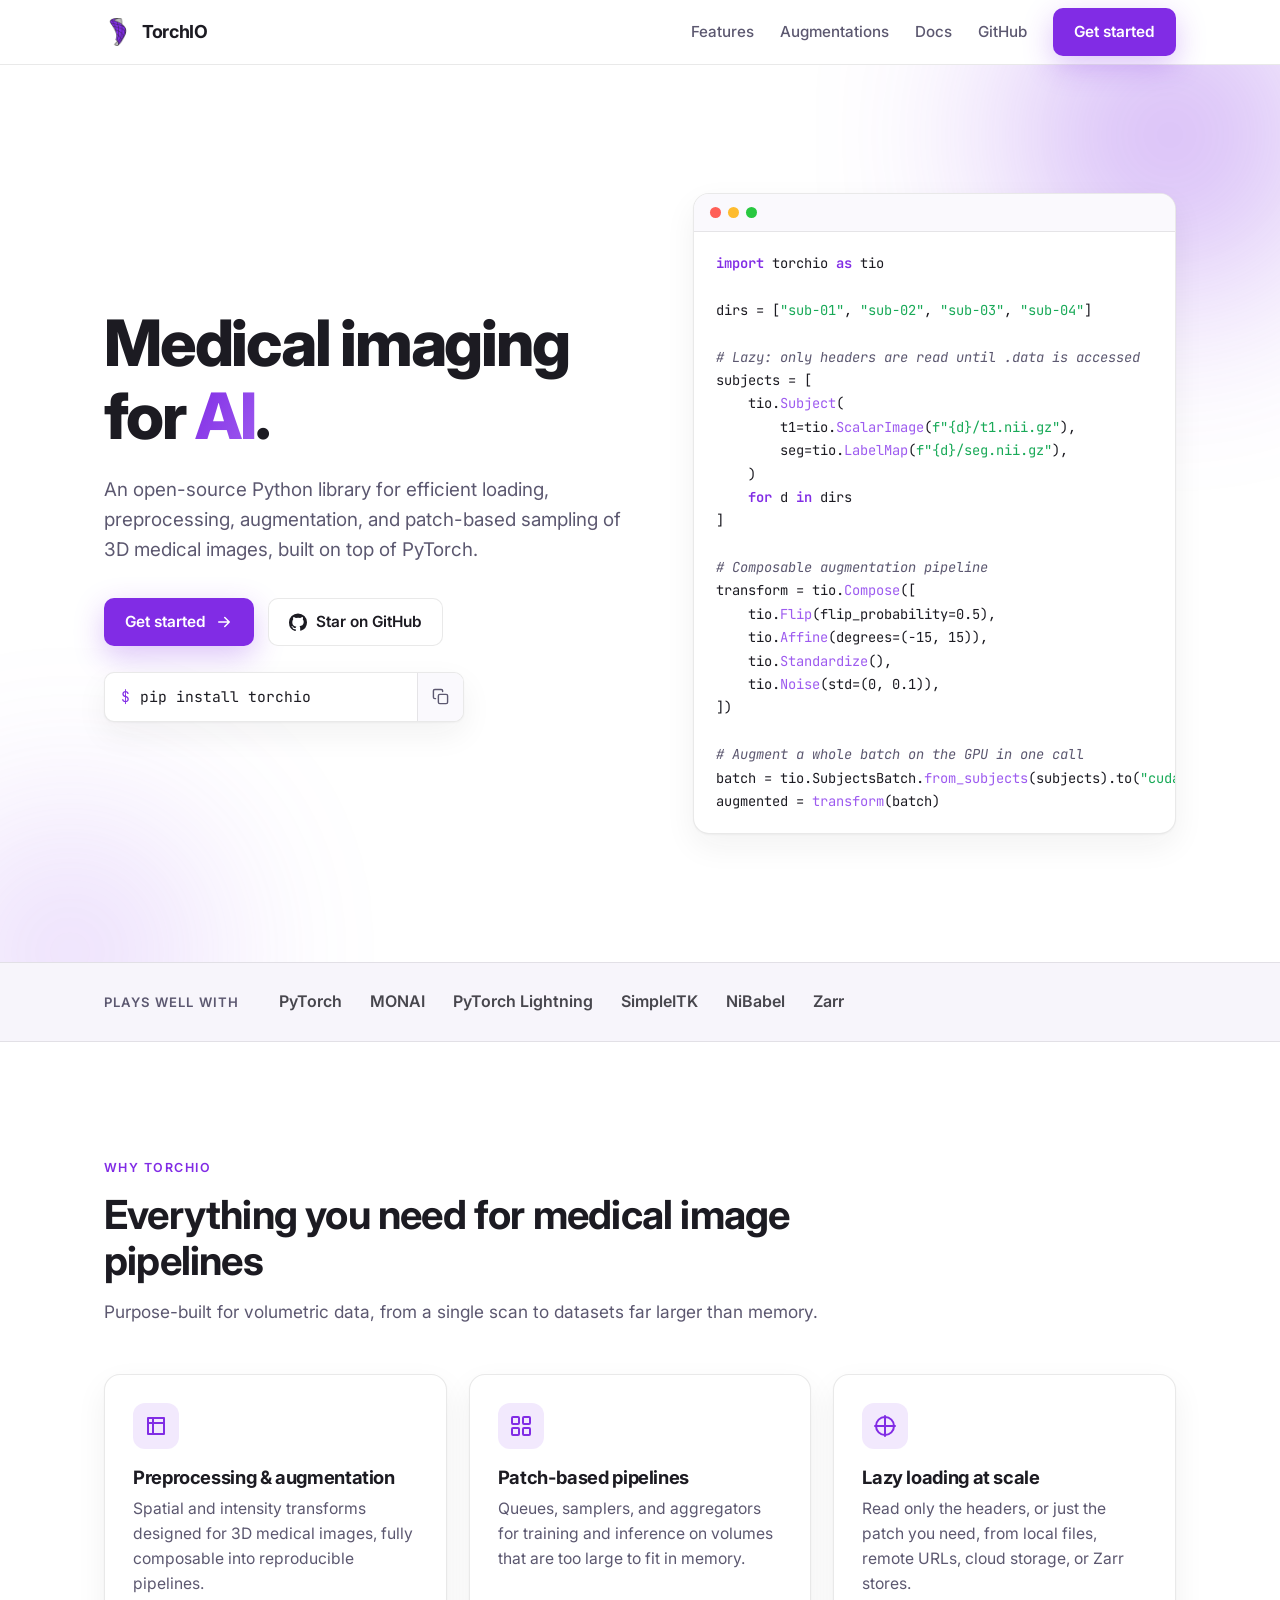
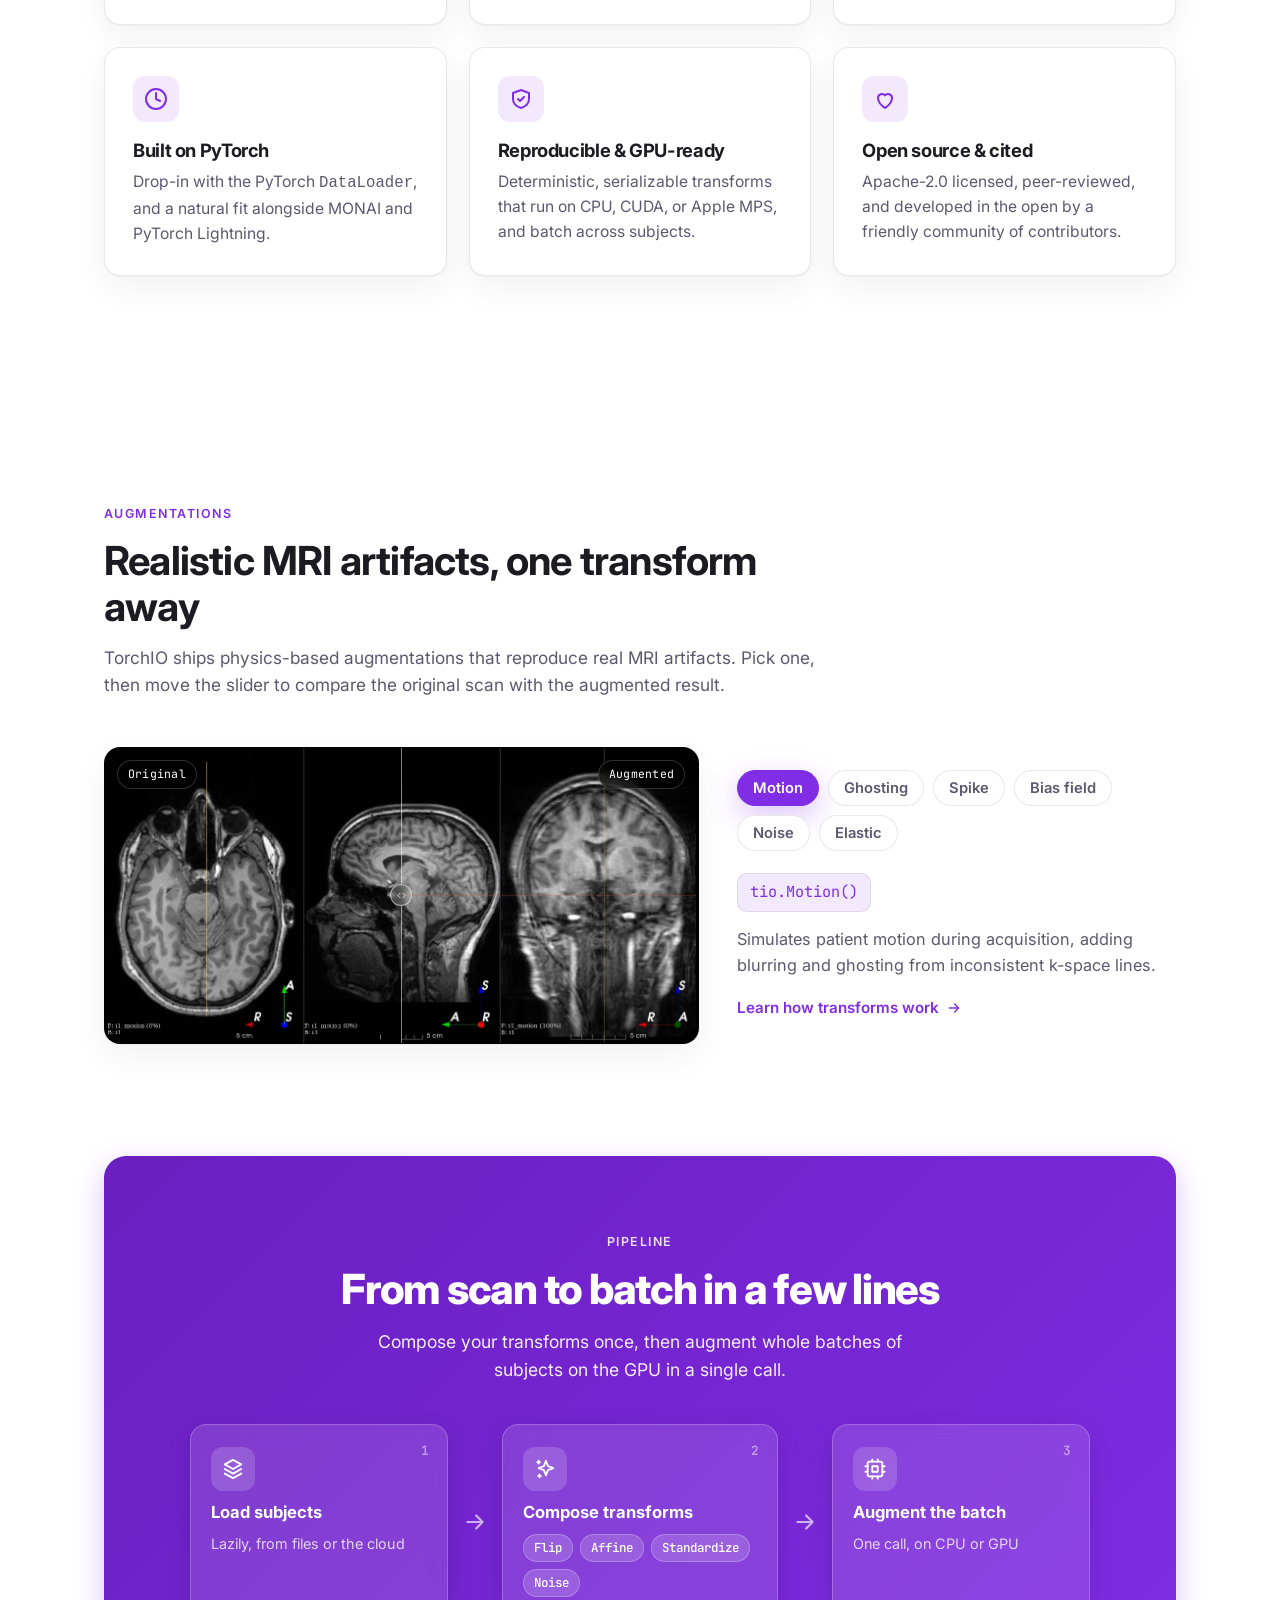
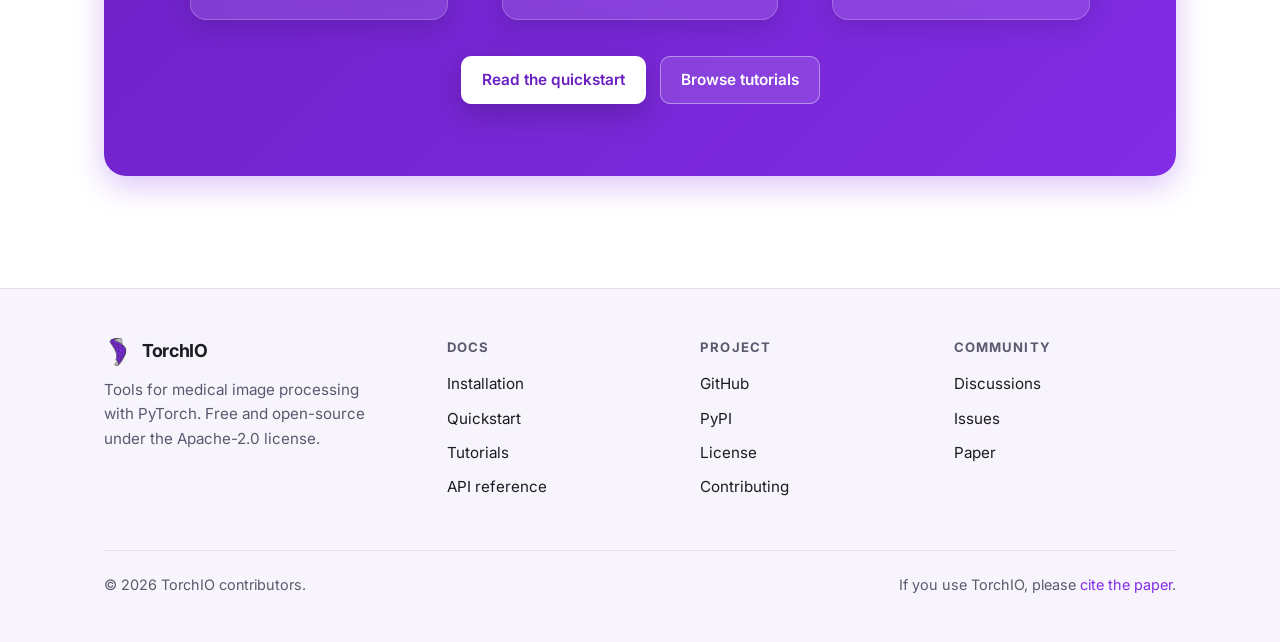
==== index.html @ 70215d96 "Add comparison slider, fix docs links and nav contrast Augmentations: replace the original/augmented" ====
<!DOCTYPE html>
<html lang="en">
  <head>
    <meta charset="UTF-8" />
    <meta name="viewport" content="width=device-width, initial-scale=1.0" />
    <title>TorchIO: Medical imaging for AI in PyTorch</title>
    <meta
      name="description"
      content="TorchIO is an open-source Python library for efficient loading, preprocessing, augmentation, and patch-based sampling of 3D medical images in AI, built on top of PyTorch."
    />
    <meta name="theme-color" content="#812ce5" />
    <link rel="canonical" href="https://torchio.org/" />

    <!-- Open Graph / Twitter -->
    <meta property="og:type" content="website" />
    <meta property="og:url" content="https://torchio.org/" />
    <meta
      property="og:title"
      content="TorchIO: Medical imaging for AI in PyTorch"
    />
    <meta
      property="og:description"
      content="Efficient loading, preprocessing, augmentation, and patch-based sampling of 3D medical images, built on top of PyTorch."
    />
    <meta
      property="og:image"
      content="https://torchio.org/assets/img/torchio-logo.png"
    />
    <meta name="twitter:card" content="summary_large_image" />
    <meta
      name="twitter:title"
      content="TorchIO: Medical imaging for AI in PyTorch"
    />
    <meta
      name="twitter:description"
      content="Efficient loading, preprocessing, augmentation, and patch-based sampling of 3D medical images, built on top of PyTorch."
    />
    <meta
      name="twitter:image"
      content="https://torchio.org/assets/img/torchio-logo.png"
    />

    <link rel="icon" href="assets/img/favicon.ico" sizes="any" />
    <link rel="apple-touch-icon" href="assets/img/torchio-logo.png" />

    <link rel="preconnect" href="https://fonts.googleapis.com" />
    <link rel="preconnect" href="https://fonts.gstatic.com" crossorigin />
    <link
      href="https://fonts.googleapis.com/css2?family=Inter:wght@400;500;600;700;800&family=JetBrains+Mono:wght@400;500&display=swap"
      rel="stylesheet"
    />
    <link rel="stylesheet" href="assets/css/styles.css" />
  </head>
  <body>
    <!-- Header -->
    <header class="site-header">
      <div class="container nav">
        <a class="brand" href="/">
          <img src="assets/img/torchio-logo.png" alt="TorchIO logo" />
          TorchIO
        </a>
        <nav class="nav-links">
          <a href="#features" class="hide-sm">Features</a>
          <a href="#augmentations" class="hide-sm">Augmentations</a>
          <a href="https://docs.torchio.org/dev/">Docs</a>
          <a href="https://github.com/TorchIO-project/torchio" class="hide-sm"
            >GitHub</a
          >
          <a
            class="btn btn-primary nav-cta"
            href="https://docs.torchio.org/dev/get-started/installation/"
            >Get started</a
          >
        </nav>
      </div>
    </header>

    <!-- Hero -->
    <section class="hero">
      <div class="container hero-grid">
        <div class="hero-copy">
          <h1>
            Medical imaging for <span class="accent">AI</span>.
          </h1>
          <p class="hero-lede">
            An open-source Python library for efficient loading, preprocessing,
            augmentation, and patch-based sampling of 3D medical images,
            built on top of PyTorch.
          </p>

          <div class="hero-actions">
            <a
              class="btn btn-primary"
              href="https://docs.torchio.org/dev/get-started/quickstart/"
            >
              Get started
              <svg
                viewBox="0 0 24 24"
                fill="none"
                stroke="currentColor"
                stroke-width="2"
                stroke-linecap="round"
                stroke-linejoin="round"
              >
                <path d="M5 12h14M13 6l6 6-6 6" />
              </svg>
            </a>
            <a
              class="btn btn-ghost"
              href="https://github.com/TorchIO-project/torchio"
            >
              <svg viewBox="0 0 24 24" fill="currentColor" aria-hidden="true">
                <path
                  d="M12 .5A12 12 0 0 0 0 12.6a12 12 0 0 0 8.2 11.5c.6.1.8-.3.8-.6v-2c-3.3.7-4-1.6-4-1.6-.6-1.4-1.3-1.8-1.3-1.8-1.1-.8 0-.7 0-.7 1.2.1 1.9 1.2 1.9 1.2 1.1 1.9 2.8 1.4 3.5 1 .1-.8.4-1.4.8-1.7-2.7-.3-5.5-1.4-5.5-6 0-1.3.5-2.4 1.2-3.2 0-.4-.5-1.6.2-3.2 0 0 1-.3 3.3 1.2a11.5 11.5 0 0 1 6 0C17.3 5 18.3 5.3 18.3 5.3c.7 1.6.2 2.8.1 3.2.8.8 1.2 1.9 1.2 3.2 0 4.6-2.8 5.6-5.5 5.9.4.4.8 1.1.8 2.2v3.3c0 .3.2.7.8.6A12 12 0 0 0 24 12.6 12 12 0 0 0 12 .5Z"
                />
              </svg>
              Star on GitHub
            </a>
          </div>

          <div class="install" aria-label="Install command">
            <code id="install-cmd"
              ><span class="prompt">$</span> pip install torchio</code
            >
            <button
              class="copy-btn"
              type="button"
              aria-label="Copy install command"
              data-copy="pip install torchio"
            >
              <svg
                viewBox="0 0 24 24"
                fill="none"
                stroke="currentColor"
                stroke-width="2"
                stroke-linecap="round"
                stroke-linejoin="round"
              >
                <rect x="9" y="9" width="13" height="13" rx="2" />
                <path d="M5 15H4a2 2 0 0 1-2-2V4a2 2 0 0 1 2-2h9a2 2 0 0 1 2 2v1" />
              </svg>
            </button>
          </div>
        </div>

        <!-- Hero code card -->
        <div class="code-card reveal">
          <div class="code-bar">
            <span class="dotmac r"></span><span class="dotmac y"></span
            ><span class="dotmac g"></span>
          </div>
          <pre><code><span class="tok-k">import</span> torchio <span class="tok-k">as</span> tio

dirs = [<span class="tok-s">"sub-01"</span>, <span class="tok-s">"sub-02"</span>, <span class="tok-s">"sub-03"</span>, <span class="tok-s">"sub-04"</span>]

<span class="tok-c"># Lazy: only headers are read until .data is accessed</span>
subjects = [
    tio.<span class="tok-f">Subject</span>(
        t1=tio.<span class="tok-f">ScalarImage</span>(<span class="tok-s">f"{d}/t1.nii.gz"</span>),
        seg=tio.<span class="tok-f">LabelMap</span>(<span class="tok-s">f"{d}/seg.nii.gz"</span>),
    )
    <span class="tok-k">for</span> d <span class="tok-k">in</span> dirs
]

<span class="tok-c"># Composable augmentation pipeline</span>
transform = tio.<span class="tok-f">Compose</span>([
    tio.<span class="tok-f">Flip</span>(flip_probability=0.5),
    tio.<span class="tok-f">Affine</span>(degrees=(-15, 15)),
    tio.<span class="tok-f">Standardize</span>(),
    tio.<span class="tok-f">Noise</span>(std=(0, 0.1)),
])

<span class="tok-c"># Augment a whole batch on the GPU in one call</span>
batch = tio.SubjectsBatch.<span class="tok-f">from_subjects</span>(subjects).to(<span class="tok-s">"cuda"</span>)
augmented = <span class="tok-f">transform</span>(batch)</code></pre>
        </div>
      </div>
    </section>

    <!-- Ecosystem strip -->
    <div class="strip">
      <div class="container">
        <span class="label">Plays well with</span>
        <div class="names">
          <a href="https://pytorch.org">PyTorch</a>
          <a href="https://project-monai.github.io/">MONAI</a>
          <a href="https://lightning.ai">PyTorch Lightning</a>
          <a href="https://simpleitk.org">SimpleITK</a>
          <a href="https://nipy.org/nibabel/">NiBabel</a>
          <a href="https://zarr.dev">Zarr</a>
        </div>
      </div>
    </div>

    <!-- Features -->
    <section class="section" id="features">
      <div class="container">
        <div class="section-head reveal">
          <span class="eyebrow">Why TorchIO</span>
          <h2>Everything you need for medical image pipelines</h2>
          <p>
            Purpose-built for volumetric data, from a single scan to datasets
            far larger than memory.
          </p>
        </div>

        <div class="features-grid">
          <article class="card reveal">
            <span class="icon">
              <svg
                viewBox="0 0 24 24"
                fill="none"
                stroke="currentColor"
                stroke-width="2"
                stroke-linecap="round"
                stroke-linejoin="round"
              >
                <path d="M4 4h16v16H4z" />
                <path d="M4 9h16M9 4v16" />
              </svg>
            </span>
            <h3>Preprocessing &amp; augmentation</h3>
            <p>
              Spatial and intensity transforms designed for 3D medical images,
              fully composable into reproducible pipelines.
            </p>
          </article>

          <article class="card reveal">
            <span class="icon">
              <svg
                viewBox="0 0 24 24"
                fill="none"
                stroke="currentColor"
                stroke-width="2"
                stroke-linecap="round"
                stroke-linejoin="round"
              >
                <rect x="3" y="3" width="7" height="7" rx="1" />
                <rect x="14" y="3" width="7" height="7" rx="1" />
                <rect x="3" y="14" width="7" height="7" rx="1" />
                <rect x="14" y="14" width="7" height="7" rx="1" />
              </svg>
            </span>
            <h3>Patch-based pipelines</h3>
            <p>
              Queues, samplers, and aggregators for training and inference on
              volumes that are too large to fit in memory.
            </p>
          </article>

          <article class="card reveal">
            <span class="icon">
              <svg
                viewBox="0 0 24 24"
                fill="none"
                stroke="currentColor"
                stroke-width="2"
                stroke-linecap="round"
                stroke-linejoin="round"
              >
                <path d="M12 2v20M2 12h20" />
                <circle cx="12" cy="12" r="9" />
              </svg>
            </span>
            <h3>Lazy loading at scale</h3>
            <p>
              Read only the headers, or just the patch you need, from local
              files, remote URLs, cloud storage, or Zarr stores.
            </p>
          </article>

          <article class="card reveal">
            <span class="icon">
              <svg
                viewBox="0 0 24 24"
                fill="none"
                stroke="currentColor"
                stroke-width="2"
                stroke-linecap="round"
                stroke-linejoin="round"
              >
                <path d="M22 12a10 10 0 1 1-20 0 10 10 0 0 1 20 0Z" />
                <path d="M12 6v6l4 2" />
              </svg>
            </span>
            <h3>Built on PyTorch</h3>
            <p>
              Drop-in with the PyTorch <code>DataLoader</code>, and a natural fit
              alongside MONAI and PyTorch Lightning.
            </p>
          </article>

          <article class="card reveal">
            <span class="icon">
              <svg
                viewBox="0 0 24 24"
                fill="none"
                stroke="currentColor"
                stroke-width="2"
                stroke-linecap="round"
                stroke-linejoin="round"
              >
                <path d="m9 12 2 2 4-4" />
                <path d="M12 3 4 6v6c0 5 3.5 7.5 8 9 4.5-1.5 8-4 8-9V6l-8-3Z" />
              </svg>
            </span>
            <h3>Reproducible &amp; GPU-ready</h3>
            <p>
              Deterministic, serializable transforms that run on CPU, CUDA, or
              Apple&nbsp;MPS, and batch across subjects.
            </p>
          </article>

          <article class="card reveal">
            <span class="icon">
              <svg
                viewBox="0 0 24 24"
                fill="none"
                stroke="currentColor"
                stroke-width="2"
                stroke-linecap="round"
                stroke-linejoin="round"
              >
                <path d="M12 21s-7-4.5-7-10a4 4 0 0 1 7-2.6A4 4 0 0 1 19 11c0 5.5-7 10-7 10Z" />
              </svg>
            </span>
            <h3>Open source &amp; cited</h3>
            <p>
              Apache-2.0 licensed, peer-reviewed, and developed in the open by a
              friendly community of contributors.
            </p>
          </article>
        </div>
      </div>
    </section>

    <!-- Augmentations showcase -->
    <section class="section" id="augmentations">
      <div class="container">
        <div class="section-head reveal">
          <span class="eyebrow">Augmentations</span>
          <h2>Realistic MRI artifacts, one transform away</h2>
          <p>
            TorchIO ships physics-based augmentations that reproduce real MRI
            artifacts. Pick one, then move the slider to compare the original
            scan with the augmented result.
          </p>
        </div>

        <div class="aug reveal">
          <div class="aug-slider" id="aug-slider" style="--pos: 50%">
            <img
              class="aug-img aug-after"
              id="aug-after"
              src="assets/aug/motion_after.webp"
              alt="Brain scan with the augmentation applied"
            />
            <img
              class="aug-img aug-before"
              id="aug-before"
              src="assets/aug/motion_before.webp"
              alt="Original brain scan"
            />
            <span class="aug-tag aug-tag--before">Original</span>
            <span class="aug-tag aug-tag--after">Augmented</span>
            <div class="aug-divider" aria-hidden="true">
              <span class="aug-handle">
                <svg
                  viewBox="0 0 24 24"
                  fill="none"
                  stroke="currentColor"
                  stroke-width="2"
                  stroke-linecap="round"
                  stroke-linejoin="round"
                >
                  <path d="M9 7l-5 5 5 5M15 7l5 5-5 5" />
                </svg>
              </span>
            </div>
            <input
              class="aug-range"
              id="aug-range"
              type="range"
              min="0"
              max="100"
              value="50"
              aria-label="Reveal the original versus the augmented scan"
            />
          </div>

          <div class="aug-panel">
            <div class="aug-tabs" role="tablist" aria-label="MRI augmentations">
              <button
                class="aug-tab is-active"
                type="button"
                role="tab"
                aria-selected="true"
                data-aug="motion"
              >
                Motion
              </button>
              <button
                class="aug-tab"
                type="button"
                role="tab"
                aria-selected="false"
                data-aug="ghosting"
              >
                Ghosting
              </button>
              <button
                class="aug-tab"
                type="button"
                role="tab"
                aria-selected="false"
                data-aug="spike"
              >
                Spike
              </button>
              <button
                class="aug-tab"
                type="button"
                role="tab"
                aria-selected="false"
                data-aug="bias"
              >
                Bias field
              </button>
              <button
                class="aug-tab"
                type="button"
                role="tab"
                aria-selected="false"
                data-aug="noise"
              >
                Noise
              </button>
              <button
                class="aug-tab"
                type="button"
                role="tab"
                aria-selected="false"
                data-aug="elastic"
              >
                Elastic
              </button>
            </div>

            <code class="aug-code" id="aug-code">tio.Motion()</code>
            <p class="aug-desc" id="aug-desc">
              Simulates patient motion during acquisition, adding blurring and
              ghosting from inconsistent k-space lines.
            </p>
            <a class="aug-link" href="https://docs.torchio.org/dev/concepts/transforms/">
              Learn how transforms work
              <svg
                viewBox="0 0 24 24"
                fill="none"
                stroke="currentColor"
                stroke-width="2"
                stroke-linecap="round"
                stroke-linejoin="round"
              >
                <path d="M5 12h14M13 6l6 6-6 6" />
              </svg>
            </a>
          </div>
        </div>
      </div>
    </section>

    <!-- Example callout -->
    <section class="section" id="example" style="padding-top: 0">
      <div class="container">
        <div class="cta reveal">
          <span class="eyebrow">Pipeline</span>
          <h2>From scan to batch in a few lines</h2>
          <p>
            Compose your transforms once, then augment whole batches of subjects
            on the GPU in a single call.
          </p>

          <div class="pipeline">
            <div class="pipe-step">
              <span class="pipe-num">1</span>
              <span class="pipe-icon">
                <svg
                  viewBox="0 0 24 24"
                  fill="none"
                  stroke="currentColor"
                  stroke-width="2"
                  stroke-linecap="round"
                  stroke-linejoin="round"
                >
                  <path d="m12 2 9 5-9 5-9-5 9-5Z" />
                  <path d="m3 12 9 5 9-5" />
                  <path d="m3 17 9 5 9-5" />
                </svg>
              </span>
              <span class="pipe-title">Load subjects</span>
              <span class="pipe-sub">Lazily, from files or the cloud</span>
            </div>

            <span class="pipe-arrow" aria-hidden="true">
              <svg
                viewBox="0 0 24 24"
                fill="none"
                stroke="currentColor"
                stroke-width="2"
                stroke-linecap="round"
                stroke-linejoin="round"
              >
                <path d="M5 12h14M13 6l6 6-6 6" />
              </svg>
            </span>

            <div class="pipe-step pipe-step--wide">
              <span class="pipe-num">2</span>
              <span class="pipe-icon">
                <svg
                  viewBox="0 0 24 24"
                  fill="none"
                  stroke="currentColor"
                  stroke-width="2"
                  stroke-linecap="round"
                  stroke-linejoin="round"
                >
                  <path
                    d="M13 3l2.2 5.8L21 11l-5.8 2.2L13 19l-2.2-5.8L5 11l5.8-2.2L13 3Z"
                  />
                  <path d="M5 3v3M3.5 4.5h3M6 18v3M4.5 19.5h3" />
                </svg>
              </span>
              <span class="pipe-title">Compose transforms</span>
              <span class="pipe-chips">
                <span>Flip</span>
                <span>Affine</span>
                <span>Standardize</span>
                <span>Noise</span>
              </span>
            </div>

            <span class="pipe-arrow" aria-hidden="true">
              <svg
                viewBox="0 0 24 24"
                fill="none"
                stroke="currentColor"
                stroke-width="2"
                stroke-linecap="round"
                stroke-linejoin="round"
              >
                <path d="M5 12h14M13 6l6 6-6 6" />
              </svg>
            </span>

            <div class="pipe-step">
              <span class="pipe-num">3</span>
              <span class="pipe-icon">
                <svg
                  viewBox="0 0 24 24"
                  fill="none"
                  stroke="currentColor"
                  stroke-width="2"
                  stroke-linecap="round"
                  stroke-linejoin="round"
                >
                  <rect x="4" y="4" width="16" height="16" rx="2" />
                  <rect x="9" y="9" width="6" height="6" />
                  <path
                    d="M9 1.5v2.5M15 1.5v2.5M9 20v2.5M15 20v2.5M20 9h2.5M20 15h2.5M1.5 9H4M1.5 15H4"
                  />
                </svg>
              </span>
              <span class="pipe-title">Augment the batch</span>
              <span class="pipe-sub">One call, on CPU or GPU</span>
            </div>
          </div>

          <div class="cta-actions">
            <a
              class="btn btn-primary"
              href="https://docs.torchio.org/dev/get-started/quickstart/"
              >Read the quickstart</a
            >
            <a
              class="btn btn-ghost"
              href="https://docs.torchio.org/dev/tutorials/first-pipeline/"
              >Browse tutorials</a
            >
          </div>
        </div>
      </div>
    </section>

    <!-- Footer -->
    <footer class="site-footer">
      <div class="container">
        <div class="footer-grid">
          <div class="footer-brand">
            <a class="brand" href="/">
              <img src="assets/img/torchio-logo.png" alt="TorchIO logo" />
              TorchIO
            </a>
            <p>
              Tools for medical image processing with PyTorch. Free and
              open-source under the Apache-2.0 license.
            </p>
          </div>

          <div class="footer-col">
            <h4>Docs</h4>
            <a href="https://docs.torchio.org/dev/get-started/installation/"
              >Installation</a
            >
            <a href="https://docs.torchio.org/dev/get-started/quickstart/"
              >Quickstart</a
            >
            <a href="https://docs.torchio.org/dev/tutorials/first-pipeline/"
              >Tutorials</a
            >
            <a href="https://docs.torchio.org/dev/reference/image/">API reference</a>
          </div>

          <div class="footer-col">
            <h4>Project</h4>
            <a href="https://github.com/TorchIO-project/torchio">GitHub</a>
            <a href="https://pypi.org/project/torchio/">PyPI</a>
            <a
              href="https://github.com/TorchIO-project/torchio/blob/main/LICENSE"
              >License</a
            >
            <a
              href="https://github.com/TorchIO-project/torchio/blob/main/CONTRIBUTING.rst"
              >Contributing</a
            >
          </div>

          <div class="footer-col">
            <h4>Community</h4>
            <a href="https://github.com/TorchIO-project/torchio/discussions"
              >Discussions</a
            >
            <a href="https://github.com/TorchIO-project/torchio/issues"
              >Issues</a
            >
            <a href="https://doi.org/10.1016/j.cmpb.2021.106236">Paper</a>
          </div>
        </div>

        <div class="footer-bottom">
          <span>&copy; <span id="year"></span> TorchIO contributors.</span>
          <span>
            If you use TorchIO, please
            <a href="https://doi.org/10.1016/j.cmpb.2021.106236">cite the paper</a>.
          </span>
        </div>
      </div>
    </footer>

    <script src="assets/js/main.js" defer></script>
  </body>
</html>
---- assets/css/styles.css ----
/* TorchIO landing page. Palette derived from the logo:
   purple #812CE5, ink #262626, gray #BBBBBB */

:root {
  --brand: #812ce5;
  --brand-strong: #6a1fc0;
  --brand-soft: #9d5bef;
  --brand-tint: rgba(129, 44, 229, 0.1);
  --ink: #262626;
  --gray: #bbbbbb;

  --bg: #ffffff;
  --bg-soft: #f7f5fb;
  --surface: #ffffff;
  --surface-2: #faf9fd;
  --text: #1c1b22;
  --text-muted: #5c5870;
  --border: rgba(38, 38, 38, 0.1);
  --shadow: 0 1px 2px rgba(38, 38, 38, 0.04), 0 12px 32px rgba(38, 38, 38, 0.06);
  --shadow-brand: 0 10px 30px rgba(129, 44, 229, 0.28);

  --radius: 16px;
  --radius-sm: 10px;
  --maxw: 1120px;

  --font-sans: "Inter", system-ui, -apple-system, "Segoe UI", Roboto, Helvetica,
    Arial, sans-serif;
  --font-mono: "JetBrains Mono", ui-monospace, "SF Mono", "SFMono-Regular",
    Menlo, Consolas, "Liberation Mono", monospace;
}

@media (prefers-color-scheme: dark) {
  :root {
    --brand: #a06bf0;
    --brand-strong: #812ce5;
    --brand-soft: #b794f4;
    --brand-tint: rgba(129, 44, 229, 0.2);

    --bg: #141118;
    --bg-soft: #1a1722;
    --surface: #1d1a25;
    --surface-2: #221e2c;
    --text: #ecebf2;
    --text-muted: #a8a2bb;
    --border: rgba(255, 255, 255, 0.1);
    --shadow: 0 1px 2px rgba(0, 0, 0, 0.4), 0 16px 40px rgba(0, 0, 0, 0.45);
    --shadow-brand: 0 10px 30px rgba(129, 44, 229, 0.45);
  }
}

* {
  box-sizing: border-box;
}

html {
  scroll-behavior: smooth;
}

body {
  margin: 0;
  font-family: var(--font-sans);
  color: var(--text);
  background: var(--bg);
  line-height: 1.6;
  -webkit-font-smoothing: antialiased;
  text-rendering: optimizeLegibility;
  overflow-x: hidden;
}

a {
  color: var(--brand);
  text-decoration: none;
  transition: color 0.15s ease;
}

a:hover {
  color: var(--brand-strong);
}

h1,
h2,
h3 {
  line-height: 1.15;
  letter-spacing: -0.02em;
  margin: 0;
}

p {
  margin: 0;
}

.container {
  width: 100%;
  max-width: var(--maxw);
  margin-inline: auto;
  padding-inline: 24px;
}

.section {
  padding-block: clamp(56px, 9vw, 112px);
}

.eyebrow {
  display: inline-block;
  font-size: 0.78rem;
  font-weight: 600;
  letter-spacing: 0.12em;
  text-transform: uppercase;
  color: var(--brand);
  margin-bottom: 14px;
}

.section-head {
  max-width: 720px;
  margin-bottom: 48px;
}

.section-head h2 {
  font-size: clamp(1.7rem, 3.4vw, 2.5rem);
  font-weight: 700;
}

.section-head p {
  margin-top: 14px;
  font-size: 1.08rem;
  color: var(--text-muted);
}

/* ---------- Header ---------- */
.site-header {
  position: sticky;
  top: 0;
  z-index: 50;
  backdrop-filter: saturate(160%) blur(12px);
  background: color-mix(in srgb, var(--bg) 82%, transparent);
  border-bottom: 1px solid var(--border);
}

.nav {
  display: flex;
  align-items: center;
  gap: 18px;
  height: 64px;
}

.brand {
  display: flex;
  align-items: center;
  gap: 10px;
  font-weight: 700;
  font-size: 1.12rem;
  letter-spacing: -0.02em;
  color: var(--text);
}

.brand img {
  width: 28px;
  height: 28px;
}

.nav-links {
  margin-left: auto;
  display: flex;
  align-items: center;
  gap: 26px;
}

.nav-links a:not(.btn) {
  color: var(--text-muted);
  font-weight: 500;
  font-size: 0.95rem;
}

.nav-links a:not(.btn):hover {
  color: var(--text);
}

.nav-cta {
  display: inline-flex;
}

@media (max-width: 760px) {
  .nav-links .hide-sm {
    display: none;
  }
}

/* ---------- Buttons ---------- */
.btn {
  display: inline-flex;
  align-items: center;
  justify-content: center;
  gap: 9px;
  padding: 11px 20px;
  border-radius: var(--radius-sm);
  font-weight: 600;
  font-size: 0.96rem;
  border: 1px solid transparent;
  cursor: pointer;
  transition: transform 0.12s ease, box-shadow 0.2s ease, background 0.2s ease,
    border-color 0.2s ease, color 0.2s ease;
  white-space: nowrap;
}

.btn:active {
  transform: translateY(1px);
}

.btn-primary {
  background: var(--brand);
  color: #fff;
  box-shadow: var(--shadow-brand);
}

.btn-primary:hover {
  background: var(--brand-strong);
  color: #fff;
}

.btn-ghost {
  background: var(--surface);
  color: var(--text);
  border-color: var(--border);
}

.btn-ghost:hover {
  border-color: var(--brand);
  color: var(--brand);
}

.btn svg {
  width: 18px;
  height: 18px;
}

/* ---------- Hero ---------- */
.hero {
  position: relative;
  padding-block: clamp(64px, 10vw, 128px);
  overflow: hidden;
}

.hero::before,
.hero::after {
  content: "";
  position: absolute;
  border-radius: 50%;
  filter: blur(90px);
  opacity: 0.5;
  z-index: 0;
  pointer-events: none;
}

.hero::before {
  width: 460px;
  height: 460px;
  top: -160px;
  right: -120px;
  background: radial-gradient(circle, var(--brand) 0%, transparent 70%);
}

.hero::after {
  width: 380px;
  height: 380px;
  bottom: -180px;
  left: -120px;
  background: radial-gradient(circle, var(--brand-soft) 0%, transparent 70%);
  opacity: 0.35;
}

.hero-grid {
  position: relative;
  z-index: 1;
  display: grid;
  grid-template-columns: 1.05fr 0.95fr;
  gap: 56px;
  align-items: center;
}

@media (max-width: 920px) {
  .hero-grid {
    grid-template-columns: 1fr;
    gap: 40px;
  }
}

.hero h1 {
  font-size: clamp(2.4rem, 6vw, 4rem);
  font-weight: 800;
  letter-spacing: -0.035em;
}

.hero h1 .accent {
  background: linear-gradient(120deg, var(--brand), var(--brand-soft));
  -webkit-background-clip: text;
  background-clip: text;
  color: transparent;
}

.hero-lede {
  margin-top: 22px;
  font-size: 1.18rem;
  color: var(--text-muted);
  max-width: 560px;
}

.hero-actions {
  margin-top: 32px;
  display: flex;
  flex-wrap: wrap;
  gap: 14px;
}

.install {
  margin-top: 26px;
  display: inline-flex;
  align-items: stretch;
  max-width: 360px;
  width: 100%;
  background: var(--surface);
  border: 1px solid var(--border);
  border-radius: var(--radius-sm);
  box-shadow: var(--shadow);
  overflow: hidden;
}

.install code {
  flex: 1;
  display: flex;
  align-items: center;
  gap: 10px;
  padding: 12px 16px;
  font-family: var(--font-mono);
  font-size: 0.92rem;
  color: var(--text);
}

.install code .prompt {
  color: var(--brand);
  user-select: none;
}

.copy-btn {
  display: inline-flex;
  align-items: center;
  justify-content: center;
  width: 46px;
  border: none;
  border-left: 1px solid var(--border);
  background: var(--surface-2);
  color: var(--text-muted);
  cursor: pointer;
  transition: color 0.15s ease, background 0.15s ease;
}

.copy-btn:hover {
  color: var(--brand);
  background: var(--brand-tint);
}

.copy-btn svg {
  width: 17px;
  height: 17px;
}

.copy-btn.copied {
  color: #18a957;
}

/* ---------- Hero code card ---------- */
.code-card {
  border-radius: var(--radius);
  background: var(--surface);
  border: 1px solid var(--border);
  box-shadow: var(--shadow);
  overflow: hidden;
}

.code-card .code-bar {
  display: flex;
  align-items: center;
  gap: 7px;
  padding: 13px 16px;
  background: var(--surface-2);
  border-bottom: 1px solid var(--border);
}

.dotmac {
  width: 11px;
  height: 11px;
  border-radius: 50%;
  display: inline-block;
}
.dotmac.r {
  background: #ff5f57;
}
.dotmac.y {
  background: #febc2e;
}
.dotmac.g {
  background: #28c840;
}

.code-card pre {
  margin: 0;
  padding: 20px 22px;
  overflow-x: auto;
  font-family: var(--font-mono);
  font-size: 0.86rem;
  line-height: 1.7;
  tab-size: 2;
}

.code-card code {
  font-family: inherit;
}

.tok-c {
  color: var(--text-muted);
  font-style: italic;
}
.tok-k {
  color: var(--brand);
  font-weight: 600;
}
.tok-s {
  color: #18a957;
}
.tok-f {
  color: var(--brand-soft);
}
@media (prefers-color-scheme: dark) {
  .tok-s {
    color: #5cd38a;
  }
}

/* ---------- Trusted-by strip ---------- */
.strip {
  border-block: 1px solid var(--border);
  background: var(--bg-soft);
}

.strip .container {
  display: flex;
  align-items: center;
  flex-wrap: wrap;
  gap: 14px 40px;
  padding-block: 26px;
}

.strip .label {
  font-size: 0.82rem;
  font-weight: 600;
  letter-spacing: 0.08em;
  text-transform: uppercase;
  color: var(--text-muted);
}

.strip .names {
  display: flex;
  flex-wrap: wrap;
  gap: 14px 28px;
  font-weight: 600;
  color: var(--text);
  opacity: 0.8;
}

.strip .names a {
  color: inherit;
  transition: color 0.15s ease, opacity 0.15s ease;
}

.strip .names a:hover {
  color: var(--brand);
  opacity: 1;
}

/* ---------- Augmentations showcase ---------- */
.aug {
  display: grid;
  grid-template-columns: 1.15fr 0.85fr;
  gap: 38px;
  align-items: center;
}

.aug-slider {
  position: relative;
  aspect-ratio: 2 / 1;
  border-radius: var(--radius);
  overflow: hidden;
  background: #000;
  border: 1px solid var(--border);
  box-shadow: var(--shadow);
  touch-action: none;
  user-select: none;
  cursor: ew-resize;
}

.aug-img {
  position: absolute;
  inset: 0;
  width: 100%;
  height: 100%;
  object-fit: contain;
  display: block;
  pointer-events: none;
  -webkit-user-drag: none;
}

/* The original sits on top, clipped from the left edge to the handle. */
.aug-before {
  clip-path: inset(0 calc(100% - var(--pos)) 0 0);
}

.aug-tag {
  position: absolute;
  top: 12px;
  font-family: var(--font-mono);
  font-size: 0.72rem;
  letter-spacing: 0.02em;
  color: #fff;
  padding: 4px 10px;
  border-radius: 999px;
  background: rgba(0, 0, 0, 0.55);
  border: 1px solid rgba(255, 255, 255, 0.18);
  backdrop-filter: blur(4px);
  pointer-events: none;
  z-index: 2;
}

.aug-tag--before {
  left: 12px;
}

.aug-tag--after {
  right: 12px;
}

.aug-divider {
  position: absolute;
  top: 0;
  bottom: 0;
  left: var(--pos);
  width: 1px;
  margin-left: -0.5px;
  background: rgba(255, 255, 255, 0.5);
  z-index: 3;
  pointer-events: none;
}

.aug-handle {
  position: absolute;
  top: 50%;
  left: 50%;
  transform: translate(-50%, -50%);
  width: 22px;
  height: 22px;
  border-radius: 50%;
  background: rgba(255, 255, 255, 0.12);
  color: rgba(255, 255, 255, 0.85);
  display: flex;
  align-items: center;
  justify-content: center;
  border: 1px solid rgba(255, 255, 255, 0.5);
  backdrop-filter: blur(2px);
  transition: background 0.15s ease, border-color 0.15s ease;
}

.aug-slider:hover .aug-handle {
  background: rgba(255, 255, 255, 0.22);
  border-color: rgba(255, 255, 255, 0.75);
}

.aug-handle svg {
  width: 11px;
  height: 11px;
}

/* Visually hidden range input; drives keyboard accessibility. */
.aug-range {
  position: absolute;
  inset: 0;
  width: 100%;
  height: 100%;
  margin: 0;
  opacity: 0;
  pointer-events: none;
}

.aug-slider:focus-within .aug-handle {
  background: rgba(255, 255, 255, 0.22);
  border-color: #fff;
  box-shadow: 0 0 0 3px var(--brand-tint);
}

.aug-tabs {
  display: flex;
  flex-wrap: wrap;
  gap: 9px;
  margin-bottom: 22px;
}

.aug-tab {
  font-family: var(--font-sans);
  font-weight: 600;
  font-size: 0.92rem;
  padding: 8px 15px;
  border-radius: 999px;
  border: 1px solid var(--border);
  background: var(--surface);
  color: var(--text-muted);
  cursor: pointer;
  transition: color 0.15s ease, border-color 0.15s ease, background 0.15s ease,
    box-shadow 0.15s ease;
}

.aug-tab:hover {
  color: var(--brand);
  border-color: var(--brand);
}

.aug-tab.is-active {
  color: #fff;
  background: var(--brand);
  border-color: var(--brand);
  box-shadow: var(--shadow-brand);
}

.aug-code {
  display: inline-block;
  font-family: var(--font-mono);
  font-size: 0.95rem;
  color: var(--brand);
  background: var(--brand-tint);
  border: 1px solid var(--border);
  padding: 6px 12px;
  border-radius: var(--radius-sm);
  margin-bottom: 14px;
}

.aug-desc {
  color: var(--text-muted);
  font-size: 1.02rem;
  min-height: 3.1em;
}

.aug-link {
  display: inline-flex;
  align-items: center;
  gap: 7px;
  margin-top: 18px;
  font-weight: 600;
  font-size: 0.95rem;
}

.aug-link svg {
  width: 16px;
  height: 16px;
  transition: transform 0.15s ease;
}

.aug-link:hover svg {
  transform: translateX(3px);
}

@media (max-width: 900px) {
  .aug {
    grid-template-columns: 1fr;
    gap: 24px;
  }
}

/* ---------- Features ---------- */
.features-grid {
  display: grid;
  grid-template-columns: repeat(3, 1fr);
  gap: 22px;
}

@media (max-width: 900px) {
  .features-grid {
    grid-template-columns: repeat(2, 1fr);
  }
}

@media (max-width: 600px) {
  .features-grid {
    grid-template-columns: 1fr;
  }
}

.card {
  padding: 28px;
  border-radius: var(--radius);
  background: var(--surface);
  border: 1px solid var(--border);
  box-shadow: var(--shadow);
  transition: transform 0.18s ease, border-color 0.18s ease,
    box-shadow 0.18s ease;
}

.card:hover {
  transform: translateY(-4px);
  border-color: color-mix(in srgb, var(--brand) 40%, var(--border));
}

.card .icon {
  display: inline-flex;
  align-items: center;
  justify-content: center;
  width: 46px;
  height: 46px;
  border-radius: 12px;
  background: var(--brand-tint);
  color: var(--brand);
  margin-bottom: 18px;
}

.card .icon svg {
  width: 24px;
  height: 24px;
}

.card h3 {
  font-size: 1.15rem;
  font-weight: 700;
  margin-bottom: 8px;
}

.card p {
  color: var(--text-muted);
  font-size: 0.98rem;
}

/* ---------- CTA band ---------- */
.cta {
  position: relative;
  overflow: hidden;
  border-radius: calc(var(--radius) + 6px);
  padding: clamp(40px, 6vw, 72px);
  text-align: center;
  color: #fff;
  background: linear-gradient(135deg, var(--brand-strong), var(--brand));
  box-shadow: var(--shadow-brand);
}

.cta h2 {
  font-size: clamp(1.7rem, 3.6vw, 2.6rem);
  font-weight: 800;
  letter-spacing: -0.03em;
}

.cta p {
  margin: 14px auto 30px;
  max-width: 560px;
  font-size: 1.1rem;
  opacity: 0.92;
}

.cta .btn-primary {
  background: #fff;
  color: var(--brand-strong);
  box-shadow: 0 10px 30px rgba(0, 0, 0, 0.2);
}

.cta .btn-primary:hover {
  background: #f3eefb;
  color: var(--brand-strong);
}

.cta .btn-ghost {
  background: rgba(255, 255, 255, 0.12);
  color: #fff;
  border-color: rgba(255, 255, 255, 0.4);
}

.cta .btn-ghost:hover {
  background: rgba(255, 255, 255, 0.22);
  color: #fff;
  border-color: #fff;
}

.cta-actions {
  display: flex;
  flex-wrap: wrap;
  gap: 14px;
  justify-content: center;
}

/* Eyebrow on the dark gradient band */
.cta .eyebrow {
  color: rgba(255, 255, 255, 0.85);
}

/* Pipeline showcase */
.pipeline {
  display: flex;
  align-items: stretch;
  justify-content: center;
  flex-wrap: wrap;
  gap: 14px;
  max-width: 900px;
  margin: 40px auto 36px;
  text-align: left;
}

.pipe-step {
  position: relative;
  flex: 1 1 210px;
  min-width: 200px;
  display: flex;
  flex-direction: column;
  gap: 8px;
  padding: 22px 20px;
  border-radius: 16px;
  background: rgba(255, 255, 255, 0.12);
  border: 1px solid rgba(255, 255, 255, 0.22);
  backdrop-filter: blur(8px);
  box-shadow: 0 8px 24px rgba(0, 0, 0, 0.12);
  transition: transform 0.18s ease, background 0.18s ease;
}

.pipe-step:hover {
  transform: translateY(-4px);
  background: rgba(255, 255, 255, 0.18);
}

.pipe-step--wide {
  flex-grow: 1.35;
}

.pipe-num {
  position: absolute;
  top: 16px;
  right: 18px;
  font-family: var(--font-mono);
  font-size: 0.8rem;
  font-weight: 600;
  color: rgba(255, 255, 255, 0.5);
}

.pipe-icon {
  display: inline-flex;
  align-items: center;
  justify-content: center;
  width: 44px;
  height: 44px;
  border-radius: 12px;
  background: rgba(255, 255, 255, 0.16);
  color: #fff;
}

.pipe-icon svg {
  width: 22px;
  height: 22px;
}

.pipe-title {
  font-weight: 700;
  font-size: 1.04rem;
  color: #fff;
}

.pipe-sub {
  font-size: 0.9rem;
  line-height: 1.45;
  color: rgba(255, 255, 255, 0.78);
}

.pipe-chips {
  display: flex;
  flex-wrap: wrap;
  gap: 7px;
}

.pipe-chips span {
  font-family: var(--font-mono);
  font-size: 0.78rem;
  font-weight: 500;
  color: #fff;
  padding: 3px 10px;
  border-radius: 999px;
  background: rgba(255, 255, 255, 0.16);
  border: 1px solid rgba(255, 255, 255, 0.24);
}

.pipe-arrow {
  display: flex;
  align-items: center;
  flex: 0 0 auto;
  color: rgba(255, 255, 255, 0.65);
}

.pipe-arrow svg {
  width: 26px;
  height: 26px;
}

@media (max-width: 760px) {
  .pipeline {
    flex-direction: column;
    align-items: stretch;
    max-width: 380px;
  }

  .pipe-arrow {
    justify-content: center;
    transform: rotate(90deg);
  }
}

/* ---------- Footer ---------- */
.site-footer {
  border-top: 1px solid var(--border);
  background: var(--bg-soft);
  padding-block: 48px;
}

.footer-grid {
  display: grid;
  grid-template-columns: 1.4fr repeat(3, 1fr);
  gap: 32px;
}

@media (max-width: 760px) {
  .footer-grid {
    grid-template-columns: 1fr 1fr;
  }
}

.footer-brand .brand {
  margin-bottom: 12px;
}

.footer-brand p {
  color: var(--text-muted);
  font-size: 0.95rem;
  max-width: 280px;
}

.footer-col h4 {
  font-size: 0.82rem;
  font-weight: 700;
  letter-spacing: 0.08em;
  text-transform: uppercase;
  color: var(--text-muted);
  margin: 0 0 14px;
}

.footer-col a {
  display: block;
  color: var(--text);
  font-size: 0.95rem;
  margin-bottom: 10px;
}

.footer-col a:hover {
  color: var(--brand);
}

.footer-bottom {
  margin-top: 40px;
  padding-top: 22px;
  border-top: 1px solid var(--border);
  display: flex;
  flex-wrap: wrap;
  gap: 10px 18px;
  align-items: center;
  justify-content: space-between;
  color: var(--text-muted);
  font-size: 0.9rem;
}

/* ---------- Reveal-on-scroll ---------- */
.reveal {
  opacity: 0;
  transform: translateY(18px);
  transition: opacity 0.6s ease, transform 0.6s ease;
}

.reveal.in {
  opacity: 1;
  transform: none;
}

@media (prefers-reduced-motion: reduce) {
  html {
    scroll-behavior: auto;
  }
  .reveal {
    opacity: 1;
    transform: none;
    transition: none;
  }
}
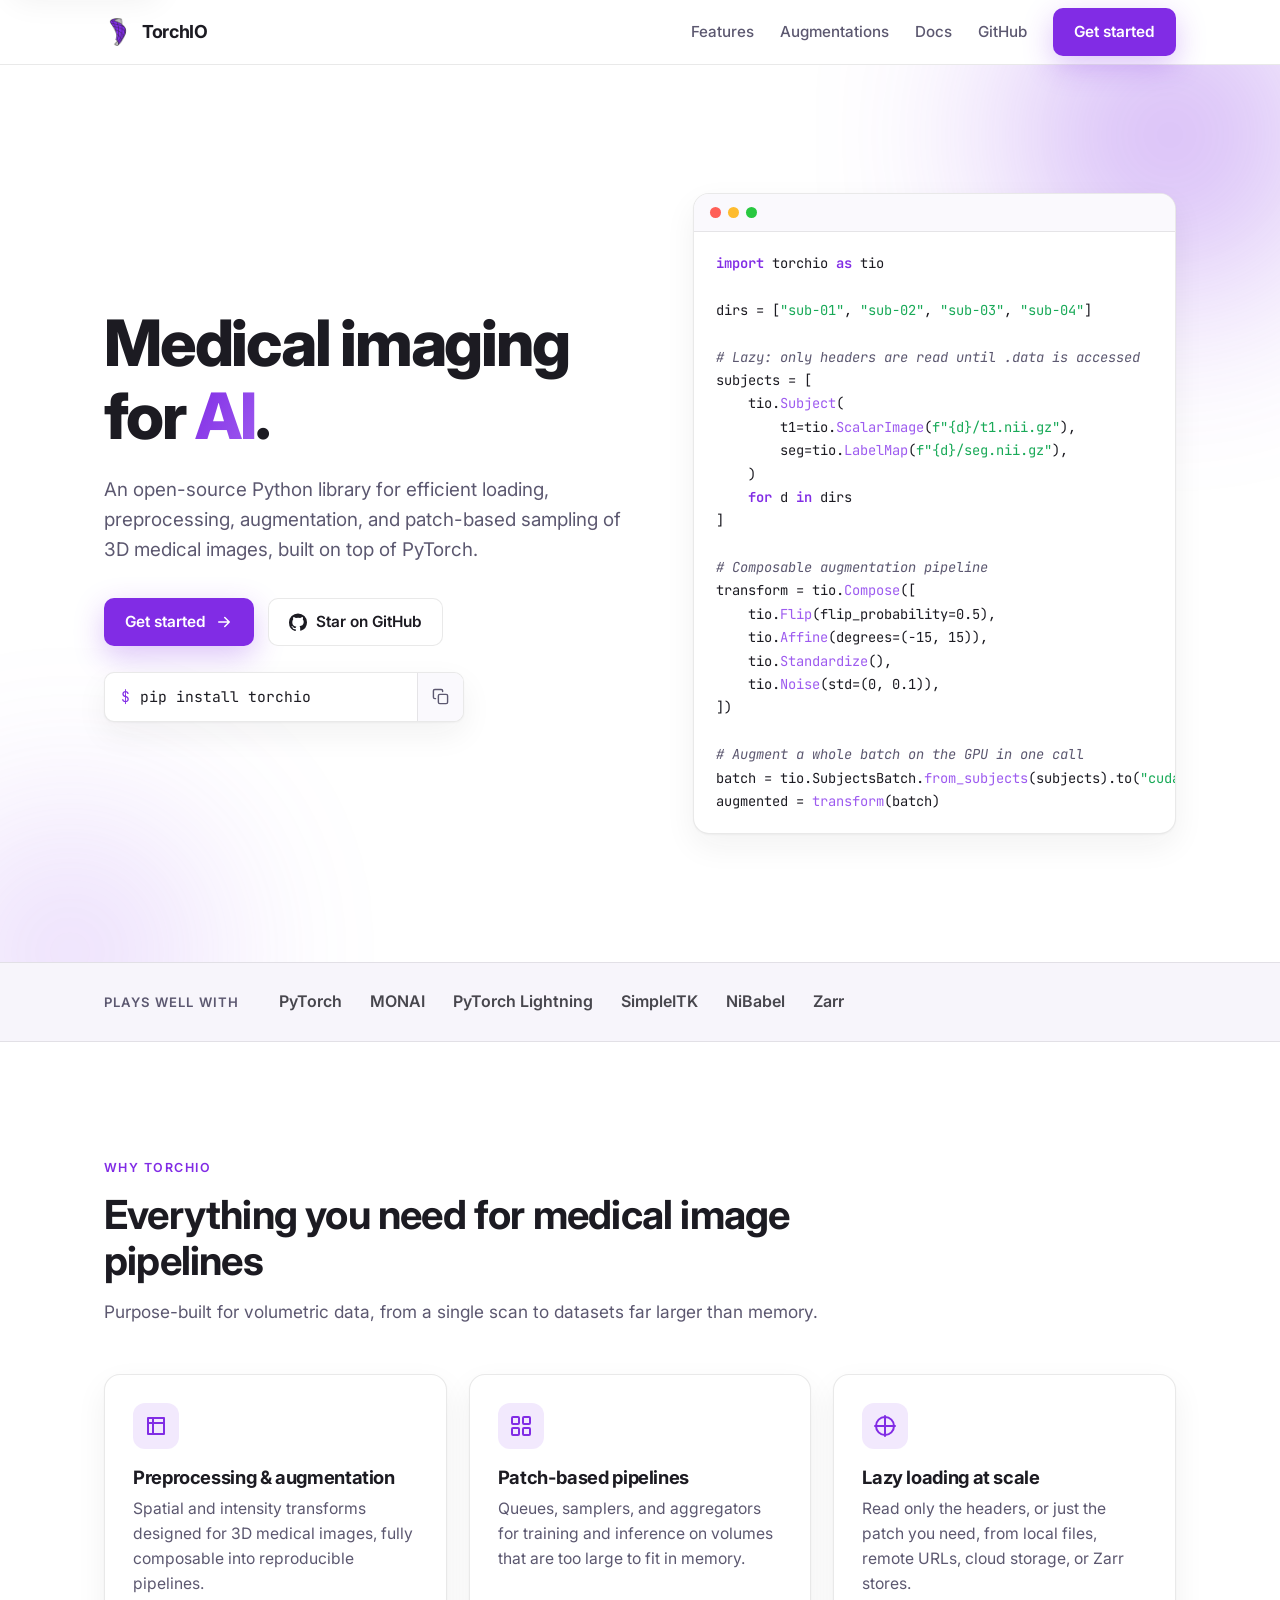
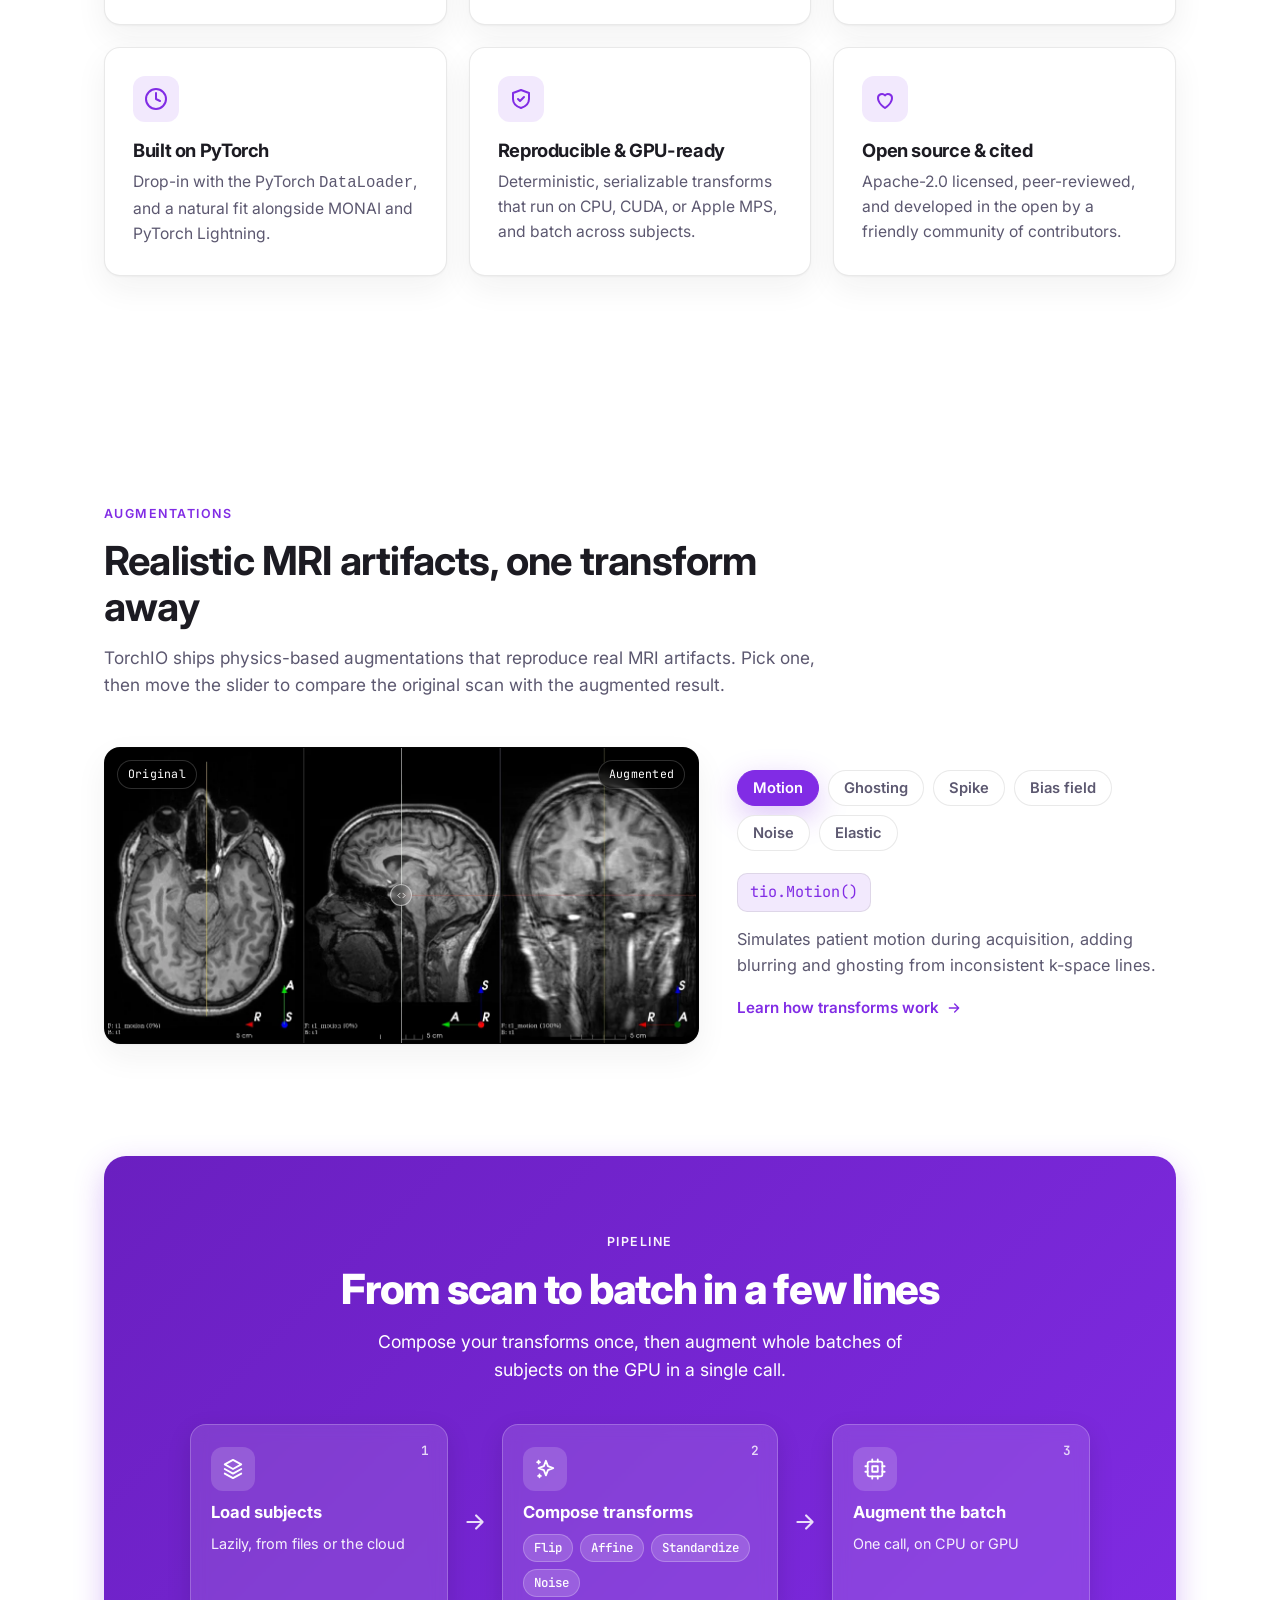
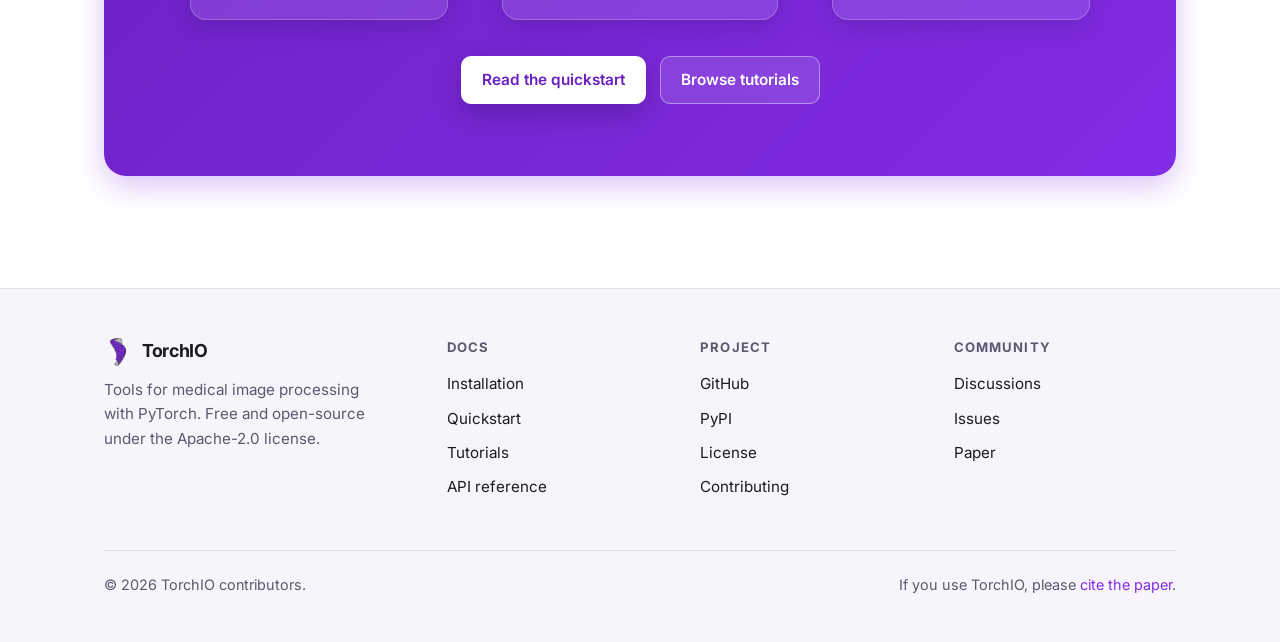
==== commit 0669745f: "Harden landing page accessibility and checks" ====
--- a/index.html
+++ b/index.html
@@ -41,7 +41,10 @@
     />
 
     <link rel="icon" href="assets/img/favicon.ico" sizes="any" />
-    <link rel="apple-touch-icon" href="assets/img/torchio-logo.png" />
+    <link rel="apple-touch-icon" href="assets/img/apple-touch-icon.png" />
+    <script>
+      document.documentElement.classList.add("js");
+    </script>
 
     <link rel="preconnect" href="https://fonts.googleapis.com" />
     <link rel="preconnect" href="https://fonts.gstatic.com" crossorigin />
@@ -52,11 +55,19 @@
     <link rel="stylesheet" href="assets/css/styles.css" />
   </head>
   <body>
+    <a class="skip-link" href="#content">Skip to content</a>
+
     <!-- Header -->
     <header class="site-header">
       <div class="container nav">
         <a class="brand" href="/">
-          <img src="assets/img/torchio-logo.png" alt="TorchIO logo" />
+          <img
+            src="assets/img/torchio-logo-64.png"
+            alt="TorchIO logo"
+            width="28"
+            height="28"
+            decoding="async"
+          />
           TorchIO
         </a>
         <nav class="nav-links">
@@ -75,8 +86,9 @@
       </div>
     </header>
 
-    <!-- Hero -->
-    <section class="hero">
+    <main id="content">
+      <!-- Hero -->
+      <section class="hero">
       <div class="container hero-grid">
         <div class="hero-copy">
           <h1>
@@ -101,6 +113,8 @@
                 stroke-width="2"
                 stroke-linecap="round"
                 stroke-linejoin="round"
+                aria-hidden="true"
+                focusable="false"
               >
                 <path d="M5 12h14M13 6l6 6-6 6" />
               </svg>
@@ -109,7 +123,12 @@
               class="btn btn-ghost"
               href="https://github.com/TorchIO-project/torchio"
             >
-              <svg viewBox="0 0 24 24" fill="currentColor" aria-hidden="true">
+              <svg
+                viewBox="0 0 24 24"
+                fill="currentColor"
+                aria-hidden="true"
+                focusable="false"
+              >
                 <path
                   d="M12 .5A12 12 0 0 0 0 12.6a12 12 0 0 0 8.2 11.5c.6.1.8-.3.8-.6v-2c-3.3.7-4-1.6-4-1.6-.6-1.4-1.3-1.8-1.3-1.8-1.1-.8 0-.7 0-.7 1.2.1 1.9 1.2 1.9 1.2 1.1 1.9 2.8 1.4 3.5 1 .1-.8.4-1.4.8-1.7-2.7-.3-5.5-1.4-5.5-6 0-1.3.5-2.4 1.2-3.2 0-.4-.5-1.6.2-3.2 0 0 1-.3 3.3 1.2a11.5 11.5 0 0 1 6 0C17.3 5 18.3 5.3 18.3 5.3c.7 1.6.2 2.8.1 3.2.8.8 1.2 1.9 1.2 3.2 0 4.6-2.8 5.6-5.5 5.9.4.4.8 1.1.8 2.2v3.3c0 .3.2.7.8.6A12 12 0 0 0 24 12.6 12 12 0 0 0 12 .5Z"
                 />
@@ -135,12 +154,15 @@
                 stroke-width="2"
                 stroke-linecap="round"
                 stroke-linejoin="round"
+                aria-hidden="true"
+                focusable="false"
               >
                 <rect x="9" y="9" width="13" height="13" rx="2" />
                 <path d="M5 15H4a2 2 0 0 1-2-2V4a2 2 0 0 1 2-2h9a2 2 0 0 1 2 2v1" />
               </svg>
             </button>
           </div>
+          <p class="visually-hidden" id="copy-status" aria-live="polite"></p>
         </div>
 
         <!-- Hero code card -->
@@ -175,10 +197,10 @@
 augmented = <span class="tok-f">transform</span>(batch)</code></pre>
         </div>
       </div>
-    </section>
+      </section>
 
     <!-- Ecosystem strip -->
-    <div class="strip">
+      <div class="strip">
       <div class="container">
         <span class="label">Plays well with</span>
         <div class="names">
@@ -188,12 +210,12 @@
           <a href="https://simpleitk.org">SimpleITK</a>
           <a href="https://nipy.org/nibabel/">NiBabel</a>
           <a href="https://zarr.dev">Zarr</a>
-        </div>
+          </div>
       </div>
     </div>
 
     <!-- Features -->
-    <section class="section" id="features">
+      <section class="section" id="features">
       <div class="container">
         <div class="section-head reveal">
           <span class="eyebrow">Why TorchIO</span>
@@ -214,6 +236,8 @@
                 stroke-width="2"
                 stroke-linecap="round"
                 stroke-linejoin="round"
+                aria-hidden="true"
+                focusable="false"
               >
                 <path d="M4 4h16v16H4z" />
                 <path d="M4 9h16M9 4v16" />
@@ -235,6 +259,8 @@
                 stroke-width="2"
                 stroke-linecap="round"
                 stroke-linejoin="round"
+                aria-hidden="true"
+                focusable="false"
               >
                 <rect x="3" y="3" width="7" height="7" rx="1" />
                 <rect x="14" y="3" width="7" height="7" rx="1" />
@@ -258,6 +284,8 @@
                 stroke-width="2"
                 stroke-linecap="round"
                 stroke-linejoin="round"
+                aria-hidden="true"
+                focusable="false"
               >
                 <path d="M12 2v20M2 12h20" />
                 <circle cx="12" cy="12" r="9" />
@@ -279,6 +307,8 @@
                 stroke-width="2"
                 stroke-linecap="round"
                 stroke-linejoin="round"
+                aria-hidden="true"
+                focusable="false"
               >
                 <path d="M22 12a10 10 0 1 1-20 0 10 10 0 0 1 20 0Z" />
                 <path d="M12 6v6l4 2" />
@@ -300,6 +330,8 @@
                 stroke-width="2"
                 stroke-linecap="round"
                 stroke-linejoin="round"
+                aria-hidden="true"
+                focusable="false"
               >
                 <path d="m9 12 2 2 4-4" />
                 <path d="M12 3 4 6v6c0 5 3.5 7.5 8 9 4.5-1.5 8-4 8-9V6l-8-3Z" />
@@ -321,6 +353,8 @@
                 stroke-width="2"
                 stroke-linecap="round"
                 stroke-linejoin="round"
+                aria-hidden="true"
+                focusable="false"
               >
                 <path d="M12 21s-7-4.5-7-10a4 4 0 0 1 7-2.6A4 4 0 0 1 19 11c0 5.5-7 10-7 10Z" />
               </svg>
@@ -333,10 +367,10 @@
           </article>
         </div>
       </div>
-    </section>
+      </section>
 
     <!-- Augmentations showcase -->
-    <section class="section" id="augmentations">
+      <section class="section" id="augmentations">
       <div class="container">
         <div class="section-head reveal">
           <span class="eyebrow">Augmentations</span>
@@ -355,12 +389,18 @@
               id="aug-after"
               src="assets/aug/motion_after.webp"
               alt="Brain scan with the augmentation applied"
+              width="1200"
+              height="602"
+              decoding="async"
             />
             <img
               class="aug-img aug-before"
               id="aug-before"
               src="assets/aug/motion_before.webp"
               alt="Original brain scan"
+              width="1200"
+              height="602"
+              decoding="async"
             />
             <span class="aug-tag aug-tag--before">Original</span>
             <span class="aug-tag aug-tag--after">Augmented</span>
@@ -373,6 +413,8 @@
                   stroke-width="2"
                   stroke-linecap="round"
                   stroke-linejoin="round"
+                  aria-hidden="true"
+                  focusable="false"
                 >
                   <path d="M9 7l-5 5 5 5M15 7l5 5-5 5" />
                 </svg>
@@ -390,12 +432,11 @@
           </div>
 
           <div class="aug-panel">
-            <div class="aug-tabs" role="tablist" aria-label="MRI augmentations">
+            <div class="aug-tabs" aria-label="MRI augmentations">
               <button
                 class="aug-tab is-active"
                 type="button"
-                role="tab"
-                aria-selected="true"
+                aria-pressed="true"
                 data-aug="motion"
               >
                 Motion
@@ -403,8 +444,7 @@
               <button
                 class="aug-tab"
                 type="button"
-                role="tab"
-                aria-selected="false"
+                aria-pressed="false"
                 data-aug="ghosting"
               >
                 Ghosting
@@ -412,8 +452,7 @@
               <button
                 class="aug-tab"
                 type="button"
-                role="tab"
-                aria-selected="false"
+                aria-pressed="false"
                 data-aug="spike"
               >
                 Spike
@@ -421,8 +460,7 @@
               <button
                 class="aug-tab"
                 type="button"
-                role="tab"
-                aria-selected="false"
+                aria-pressed="false"
                 data-aug="bias"
               >
                 Bias field
@@ -430,8 +468,7 @@
               <button
                 class="aug-tab"
                 type="button"
-                role="tab"
-                aria-selected="false"
+                aria-pressed="false"
                 data-aug="noise"
               >
                 Noise
@@ -439,8 +476,7 @@
               <button
                 class="aug-tab"
                 type="button"
-                role="tab"
-                aria-selected="false"
+                aria-pressed="false"
                 data-aug="elastic"
               >
                 Elastic
@@ -448,7 +484,7 @@
             </div>
 
             <code class="aug-code" id="aug-code">tio.Motion()</code>
-            <p class="aug-desc" id="aug-desc">
+            <p class="aug-desc" id="aug-desc" aria-live="polite">
               Simulates patient motion during acquisition, adding blurring and
               ghosting from inconsistent k-space lines.
             </p>
@@ -461,6 +497,8 @@
                 stroke-width="2"
                 stroke-linecap="round"
                 stroke-linejoin="round"
+                aria-hidden="true"
+                focusable="false"
               >
                 <path d="M5 12h14M13 6l6 6-6 6" />
               </svg>
@@ -468,10 +506,10 @@
           </div>
         </div>
       </div>
-    </section>
+      </section>
 
     <!-- Example callout -->
-    <section class="section" id="example" style="padding-top: 0">
+      <section class="section" id="example" style="padding-top: 0">
       <div class="container">
         <div class="cta reveal">
           <span class="eyebrow">Pipeline</span>
@@ -492,6 +530,8 @@
                   stroke-width="2"
                   stroke-linecap="round"
                   stroke-linejoin="round"
+                  aria-hidden="true"
+                  focusable="false"
                 >
                   <path d="m12 2 9 5-9 5-9-5 9-5Z" />
                   <path d="m3 12 9 5 9-5" />
@@ -510,6 +550,8 @@
                 stroke-width="2"
                 stroke-linecap="round"
                 stroke-linejoin="round"
+                aria-hidden="true"
+                focusable="false"
               >
                 <path d="M5 12h14M13 6l6 6-6 6" />
               </svg>
@@ -525,6 +567,8 @@
                   stroke-width="2"
                   stroke-linecap="round"
                   stroke-linejoin="round"
+                  aria-hidden="true"
+                  focusable="false"
                 >
                   <path
                     d="M13 3l2.2 5.8L21 11l-5.8 2.2L13 19l-2.2-5.8L5 11l5.8-2.2L13 3Z"
@@ -549,6 +593,8 @@
                 stroke-width="2"
                 stroke-linecap="round"
                 stroke-linejoin="round"
+                aria-hidden="true"
+                focusable="false"
               >
                 <path d="M5 12h14M13 6l6 6-6 6" />
               </svg>
@@ -564,6 +610,8 @@
                   stroke-width="2"
                   stroke-linecap="round"
                   stroke-linejoin="round"
+                  aria-hidden="true"
+                  focusable="false"
                 >
                   <rect x="4" y="4" width="16" height="16" rx="2" />
                   <rect x="9" y="9" width="6" height="6" />
@@ -591,7 +639,8 @@
           </div>
         </div>
       </div>
-    </section>
+      </section>
+    </main>
 
     <!-- Footer -->
     <footer class="site-footer">
@@ -599,7 +648,14 @@
         <div class="footer-grid">
           <div class="footer-brand">
             <a class="brand" href="/">
-              <img src="assets/img/torchio-logo.png" alt="TorchIO logo" />
+              <img
+                src="assets/img/torchio-logo-64.png"
+                alt="TorchIO logo"
+                width="28"
+                height="28"
+                loading="lazy"
+                decoding="async"
+              />
               TorchIO
             </a>
             <p>
@@ -631,7 +687,7 @@
               >License</a
             >
             <a
-              href="https://github.com/TorchIO-project/torchio/blob/main/CONTRIBUTING.rst"
+              href="https://github.com/TorchIO-project/torchio/blob/main/CONTRIBUTING.md"
               >Contributing</a
             >
           </div>
--- a/assets/css/styles.css
+++ b/assets/css/styles.css
@@ -77,6 +77,11 @@
   color: var(--brand-strong);
 }
 
+:focus-visible {
+  outline: 3px solid var(--brand);
+  outline-offset: 3px;
+}
+
 h1,
 h2,
 h3 {
@@ -94,6 +99,37 @@
   max-width: var(--maxw);
   margin-inline: auto;
   padding-inline: 24px;
+}
+
+.skip-link {
+  position: fixed;
+  top: 12px;
+  left: 12px;
+  z-index: 100;
+  transform: translateY(calc(-100% - 24px));
+  background: var(--surface);
+  color: var(--text);
+  border: 1px solid var(--border);
+  border-radius: var(--radius-sm);
+  box-shadow: var(--shadow);
+  padding: 10px 14px;
+  font-weight: 600;
+  transition: transform 0.15s ease;
+}
+
+.skip-link:focus-visible {
+  transform: translateY(0);
+}
+
+.visually-hidden {
+  position: absolute;
+  width: 1px;
+  height: 1px;
+  margin: -1px;
+  overflow: hidden;
+  clip: rect(0 0 0 0);
+  white-space: nowrap;
+  border: 0;
 }
 
 .section {
@@ -755,7 +791,6 @@
   margin: 14px auto 30px;
   max-width: 560px;
   font-size: 1.1rem;
-  opacity: 0.92;
 }
 
 .cta .btn-primary {
@@ -790,7 +825,7 @@
 
 /* Eyebrow on the dark gradient band */
 .cta .eyebrow {
-  color: rgba(255, 255, 255, 0.85);
+  color: rgba(255, 255, 255, 0.95);
 }
 
 /* Pipeline showcase */
@@ -837,7 +872,7 @@
   font-family: var(--font-mono);
   font-size: 0.8rem;
   font-weight: 600;
-  color: rgba(255, 255, 255, 0.5);
+  color: rgba(255, 255, 255, 0.8);
 }
 
 .pipe-icon {
@@ -865,7 +900,7 @@
 .pipe-sub {
   font-size: 0.9rem;
   line-height: 1.45;
-  color: rgba(255, 255, 255, 0.78);
+  color: rgba(255, 255, 255, 0.92);
 }
 
 .pipe-chips {
@@ -889,7 +924,7 @@
   display: flex;
   align-items: center;
   flex: 0 0 auto;
-  color: rgba(255, 255, 255, 0.65);
+  color: rgba(255, 255, 255, 0.85);
 }
 
 .pipe-arrow svg {
@@ -973,13 +1008,13 @@
 }
 
 /* ---------- Reveal-on-scroll ---------- */
-.reveal {
+.js .reveal {
   opacity: 0;
   transform: translateY(18px);
   transition: opacity 0.6s ease, transform 0.6s ease;
 }
 
-.reveal.in {
+.js .reveal.in {
   opacity: 1;
   transform: none;
 }
@@ -988,7 +1023,7 @@
   html {
     scroll-behavior: auto;
   }
-  .reveal {
+  .js .reveal {
     opacity: 1;
     transform: none;
     transition: none;
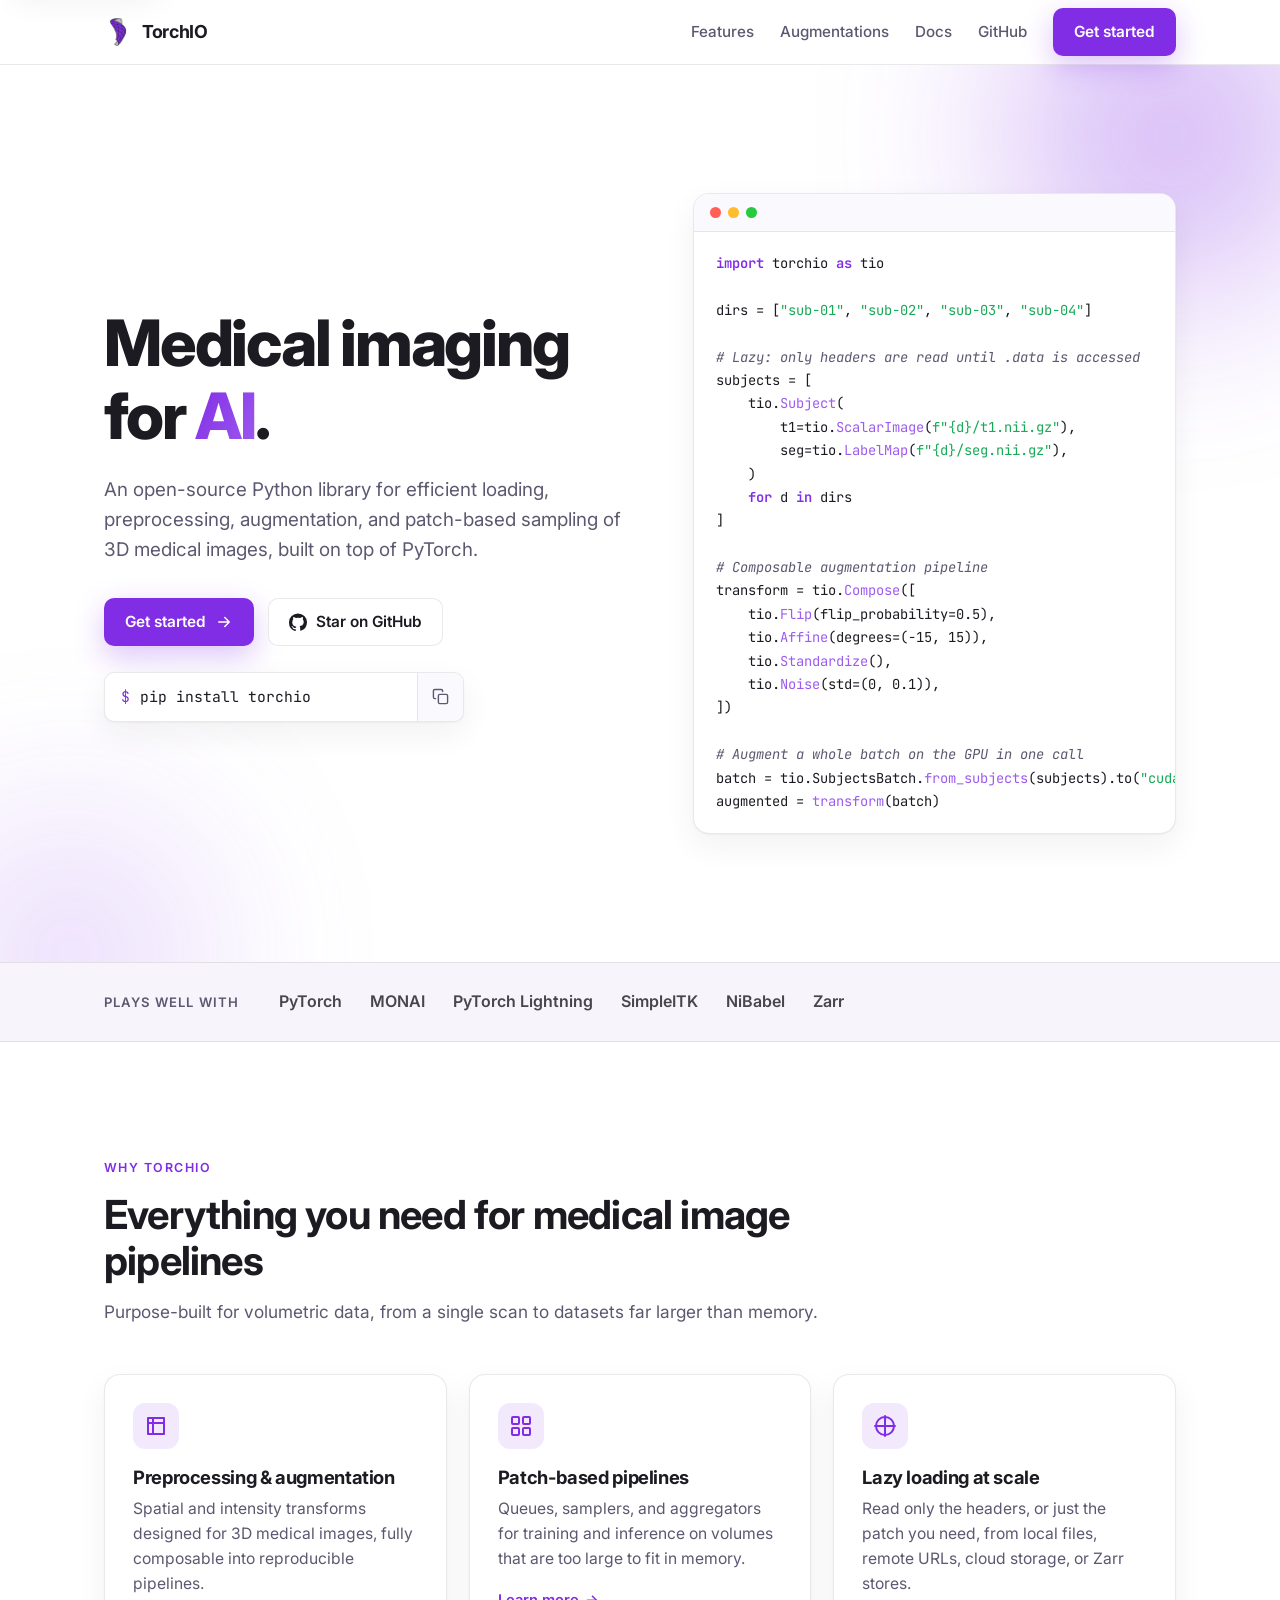
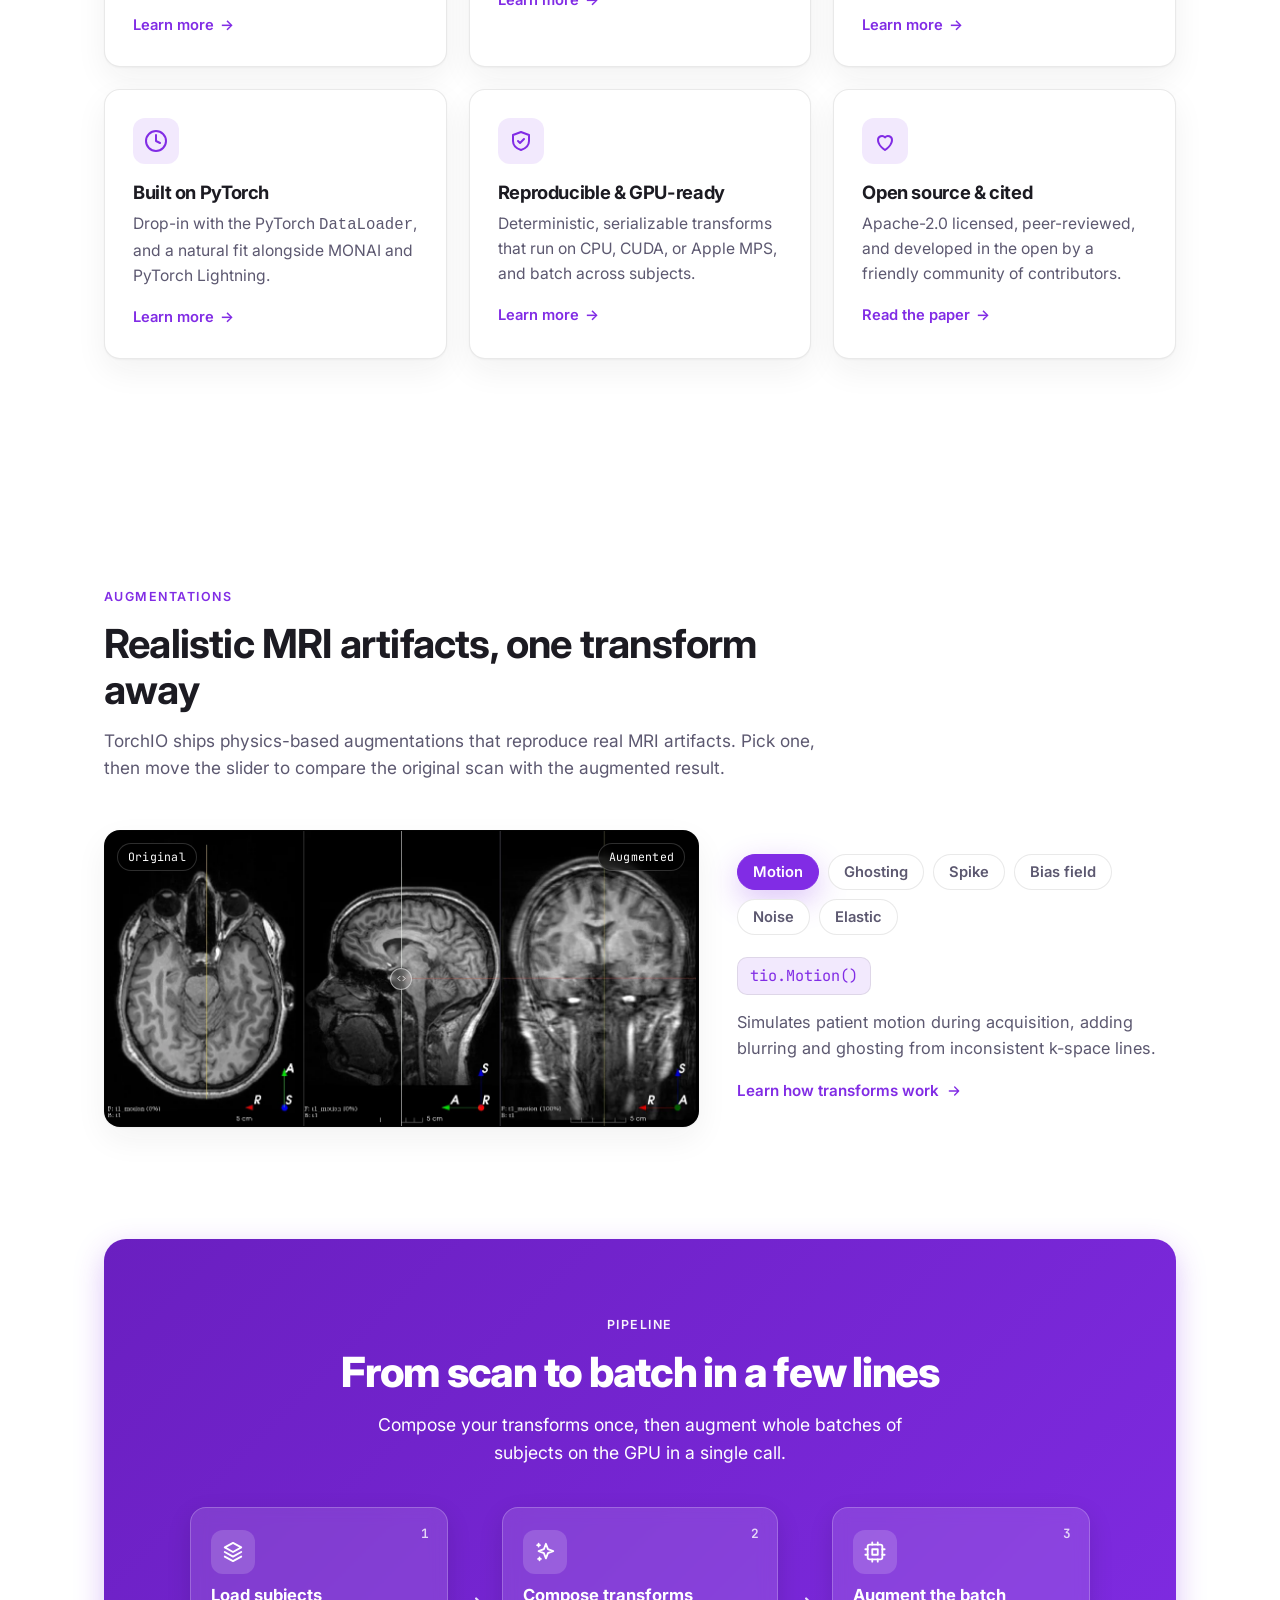
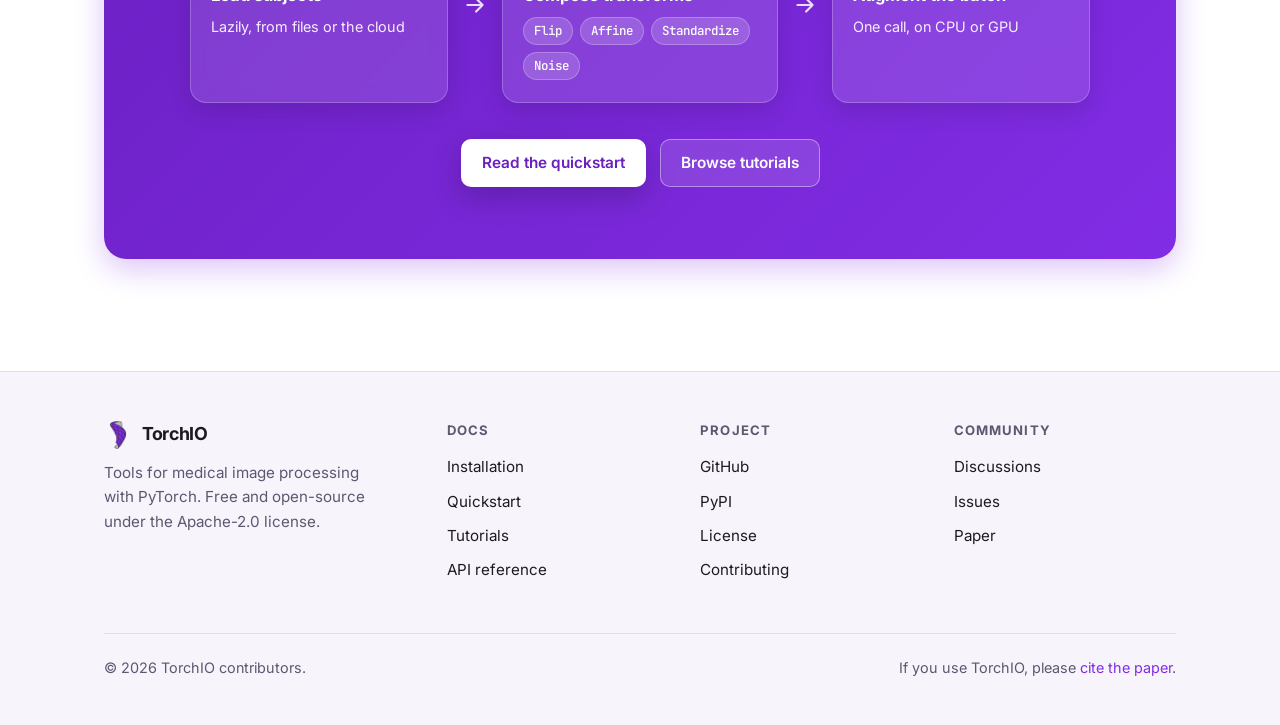
==== commit aed1e4e2: "Make feature cards clickable" ====
--- a/index.html
+++ b/index.html
@@ -227,7 +227,10 @@
         </div>
 
         <div class="features-grid">
-          <article class="card reveal">
+          <a
+            class="card card-link reveal"
+            href="https://docs.torchio.org/dev/concepts/transforms/"
+          >
             <span class="icon">
               <svg
                 viewBox="0 0 24 24"
@@ -248,9 +251,13 @@
               Spatial and intensity transforms designed for 3D medical images,
               fully composable into reproducible pipelines.
             </p>
-          </article>
-
-          <article class="card reveal">
+            <span class="card-more">Learn more</span>
+          </a>
+
+          <a
+            class="card card-link reveal"
+            href="https://docs.torchio.org/dev/how-to/dataloader/"
+          >
             <span class="icon">
               <svg
                 viewBox="0 0 24 24"
@@ -273,9 +280,13 @@
               Queues, samplers, and aggregators for training and inference on
               volumes that are too large to fit in memory.
             </p>
-          </article>
-
-          <article class="card reveal">
+            <span class="card-more">Learn more</span>
+          </a>
+
+          <a
+            class="card card-link reveal"
+            href="https://docs.torchio.org/dev/concepts/data-model/"
+          >
             <span class="icon">
               <svg
                 viewBox="0 0 24 24"
@@ -296,9 +307,13 @@
               Read only the headers, or just the patch you need, from local
               files, remote URLs, cloud storage, or Zarr stores.
             </p>
-          </article>
-
-          <article class="card reveal">
+            <span class="card-more">Learn more</span>
+          </a>
+
+          <a
+            class="card card-link reveal"
+            href="https://docs.torchio.org/dev/how-to/dataloader/"
+          >
             <span class="icon">
               <svg
                 viewBox="0 0 24 24"
@@ -319,9 +334,13 @@
               Drop-in with the PyTorch <code>DataLoader</code>, and a natural fit
               alongside MONAI and PyTorch Lightning.
             </p>
-          </article>
-
-          <article class="card reveal">
+            <span class="card-more">Learn more</span>
+          </a>
+
+          <a
+            class="card card-link reveal"
+            href="https://docs.torchio.org/dev/reference/transforms/"
+          >
             <span class="icon">
               <svg
                 viewBox="0 0 24 24"
@@ -342,9 +361,13 @@
               Deterministic, serializable transforms that run on CPU, CUDA, or
               Apple&nbsp;MPS, and batch across subjects.
             </p>
-          </article>
-
-          <article class="card reveal">
+            <span class="card-more">Learn more</span>
+          </a>
+
+          <a
+            class="card card-link reveal"
+            href="https://doi.org/10.1016/j.cmpb.2021.106236"
+          >
             <span class="icon">
               <svg
                 viewBox="0 0 24 24"
@@ -364,7 +387,8 @@
               Apache-2.0 licensed, peer-reviewed, and developed in the open by a
               friendly community of contributors.
             </p>
-          </article>
+            <span class="card-more">Read the paper</span>
+          </a>
         </div>
       </div>
       </section>
--- a/assets/css/styles.css
+++ b/assets/css/styles.css
@@ -736,9 +736,19 @@
     box-shadow 0.18s ease;
 }
 
+.card-link {
+  display: block;
+  color: var(--text);
+}
+
+.card-link:hover {
+  color: var(--text);
+}
+
 .card:hover {
   transform: translateY(-4px);
   border-color: color-mix(in srgb, var(--brand) 40%, var(--border));
+  box-shadow: var(--shadow-brand);
 }
 
 .card .icon {
@@ -767,6 +777,25 @@
 .card p {
   color: var(--text-muted);
   font-size: 0.98rem;
+}
+
+.card-more {
+  display: inline-flex;
+  align-items: center;
+  gap: 6px;
+  margin-top: 18px;
+  color: var(--brand);
+  font-weight: 600;
+  font-size: 0.92rem;
+}
+
+.card-more::after {
+  content: "->";
+  transition: transform 0.15s ease;
+}
+
+.card-link:hover .card-more::after {
+  transform: translateX(3px);
 }
 
 /* ---------- CTA band ---------- */
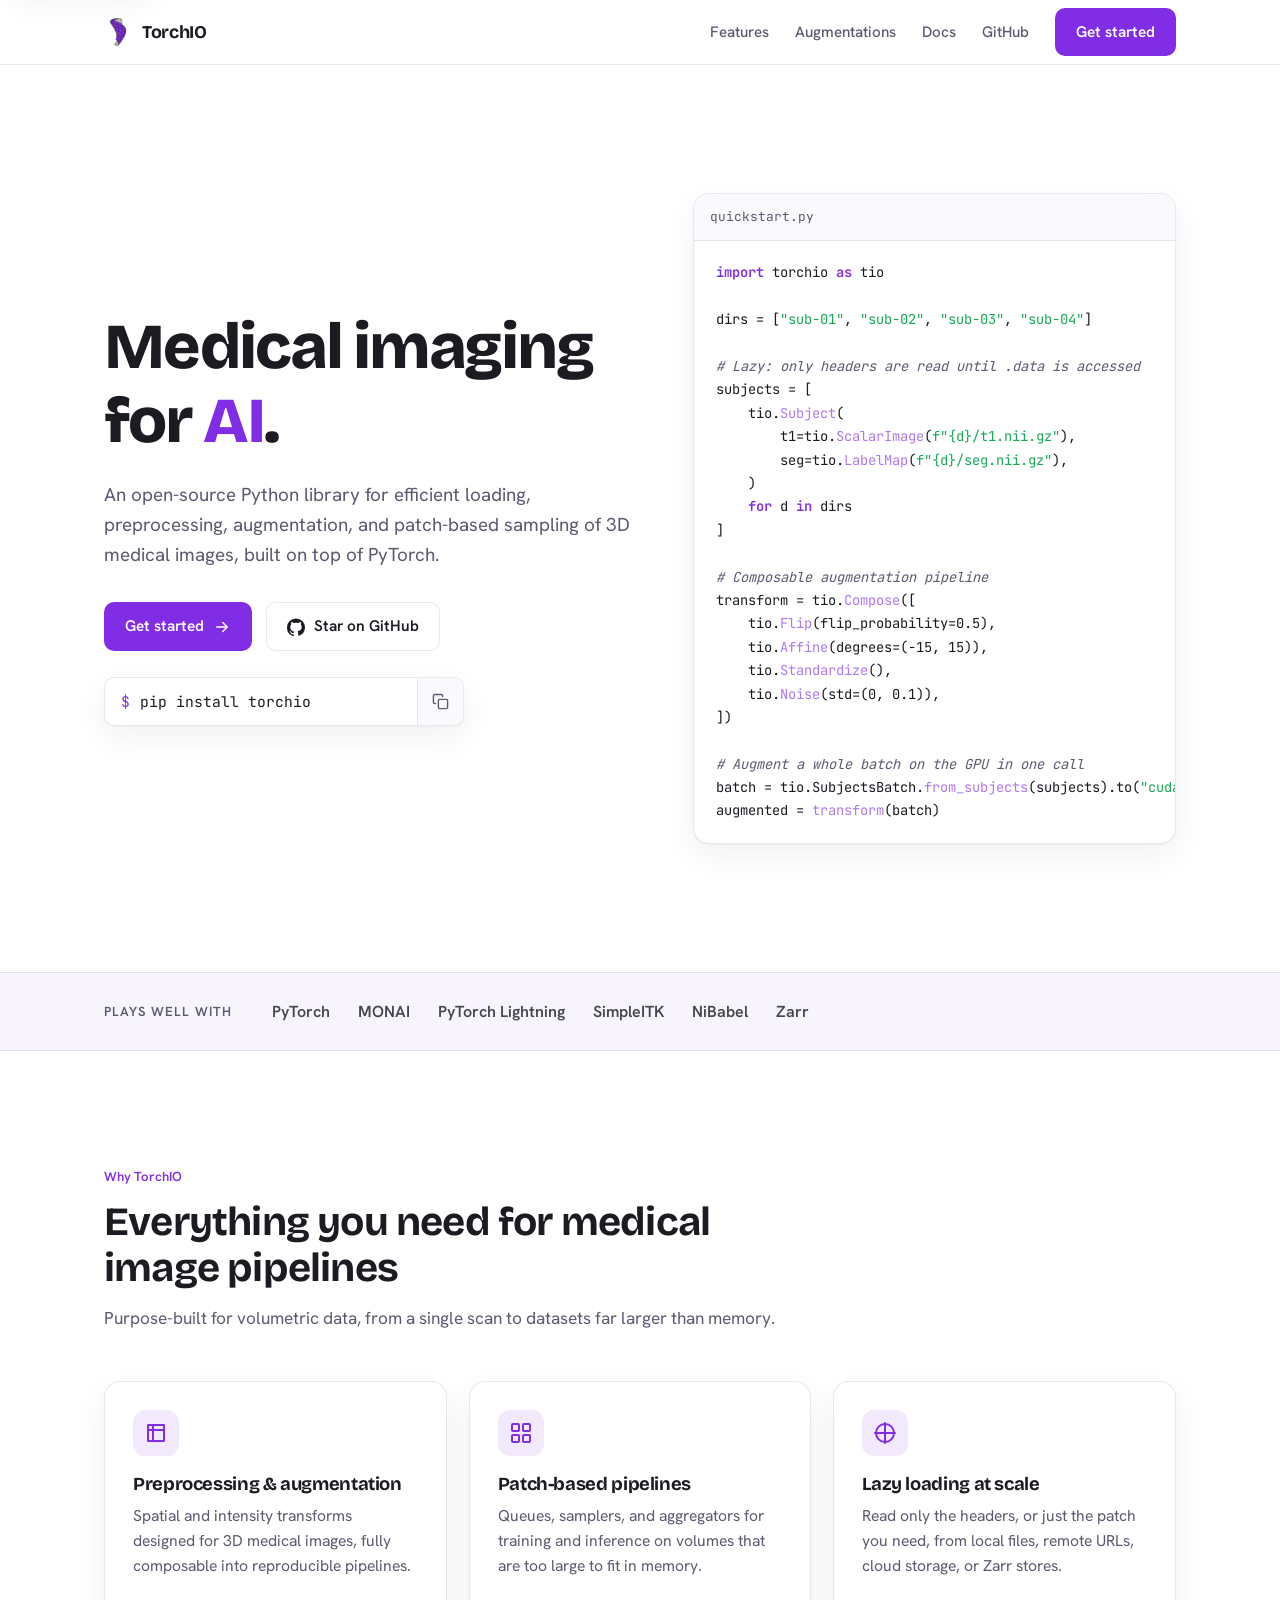
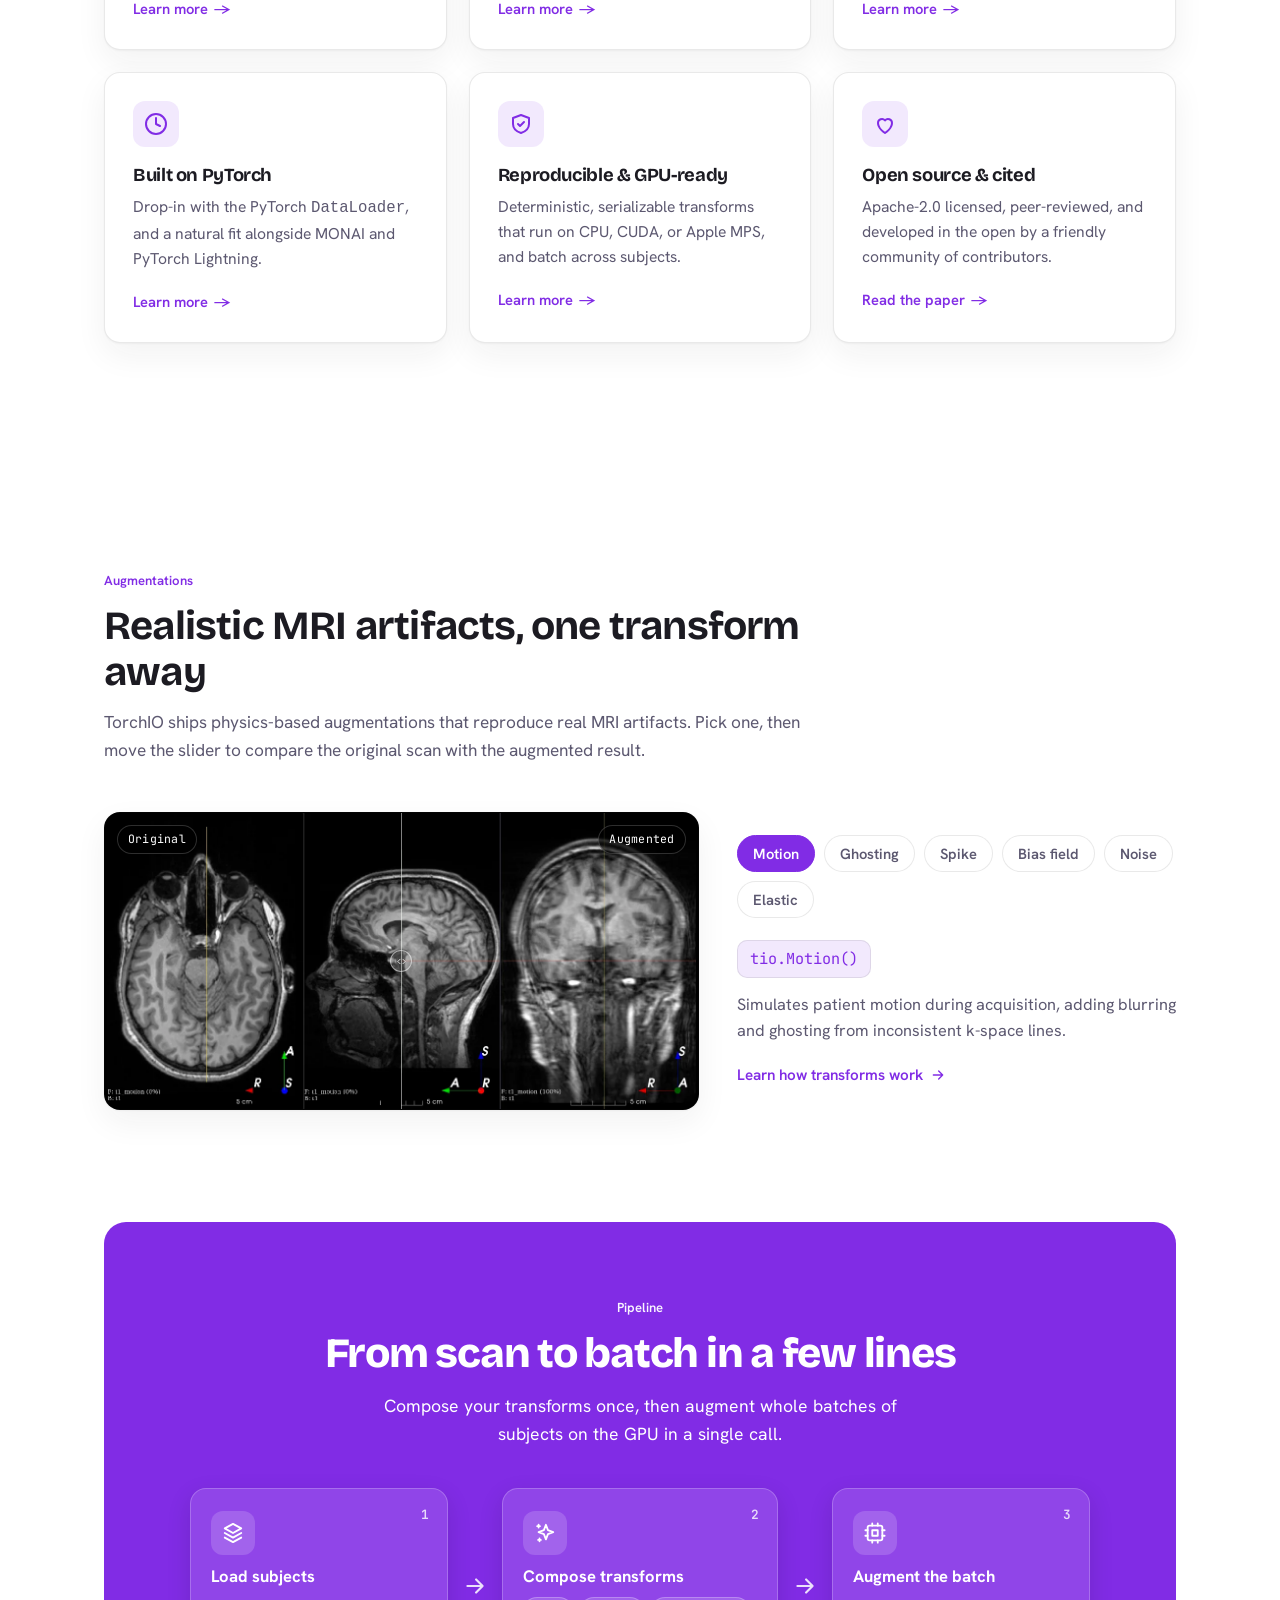
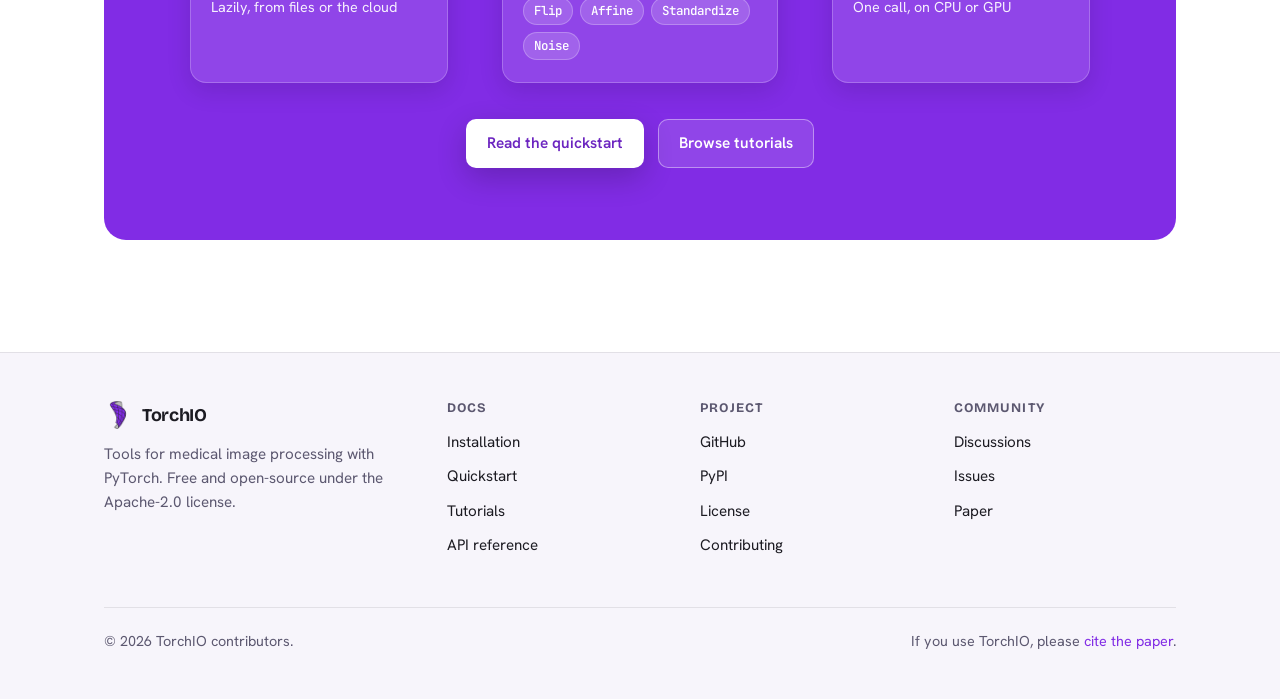
==== commit 4869f18a: "Redesign landing page to remove AI-slop tells Re-design the landing page so it stops reading as AI-g" ====
--- a/index.html
+++ b/index.html
@@ -46,11 +46,19 @@
       document.documentElement.classList.add("js");
     </script>
 
-    <link rel="preconnect" href="https://fonts.googleapis.com" />
-    <link rel="preconnect" href="https://fonts.gstatic.com" crossorigin />
     <link
-      href="https://fonts.googleapis.com/css2?family=Inter:wght@400;500;600;700;800&family=JetBrains+Mono:wght@400;500&display=swap"
-      rel="stylesheet"
+      rel="preload"
+      href="assets/fonts/bricolage-grotesque-latin-wght-normal.woff2"
+      as="font"
+      type="font/woff2"
+      crossorigin
+    />
+    <link
+      rel="preload"
+      href="assets/fonts/hanken-grotesk-latin-wght-normal.woff2"
+      as="font"
+      type="font/woff2"
+      crossorigin
     />
     <link rel="stylesheet" href="assets/css/styles.css" />
   </head>
@@ -168,8 +176,7 @@
         <!-- Hero code card -->
         <div class="code-card reveal">
           <div class="code-bar">
-            <span class="dotmac r"></span><span class="dotmac y"></span
-            ><span class="dotmac g"></span>
+            <span class="code-file">quickstart.py</span>
           </div>
           <pre><code><span class="tok-k">import</span> torchio <span class="tok-k">as</span> tio
 
@@ -256,7 +263,7 @@
 
           <a
             class="card card-link reveal"
-            href="https://docs.torchio.org/dev/how-to/dataloader/"
+            href="https://docs.torchio.org/dev/reference/patches/"
           >
             <span class="icon">
               <svg
@@ -689,7 +696,7 @@
           </div>
 
           <div class="footer-col">
-            <h4>Docs</h4>
+            <h3>Docs</h3>
             <a href="https://docs.torchio.org/dev/get-started/installation/"
               >Installation</a
             >
@@ -703,7 +710,7 @@
           </div>
 
           <div class="footer-col">
-            <h4>Project</h4>
+            <h3>Project</h3>
             <a href="https://github.com/TorchIO-project/torchio">GitHub</a>
             <a href="https://pypi.org/project/torchio/">PyPI</a>
             <a
@@ -717,7 +724,7 @@
           </div>
 
           <div class="footer-col">
-            <h4>Community</h4>
+            <h3>Community</h3>
             <a href="https://github.com/TorchIO-project/torchio/discussions"
               >Discussions</a
             >
--- a/assets/css/styles.css
+++ b/assets/css/styles.css
@@ -1,11 +1,38 @@
 /* TorchIO landing page. Palette derived from the logo:
    purple #812CE5, ink #262626, gray #BBBBBB */
 
+/* Self-hosted variable fonts (SIL OFL). Licenses in assets/fonts/. */
+@font-face {
+  font-family: "Bricolage Grotesque";
+  src: url("../fonts/bricolage-grotesque-latin-wght-normal.woff2")
+    format("woff2");
+  font-weight: 200 800;
+  font-style: normal;
+  font-display: swap;
+}
+
+@font-face {
+  font-family: "Hanken Grotesk";
+  src: url("../fonts/hanken-grotesk-latin-wght-normal.woff2") format("woff2");
+  font-weight: 100 900;
+  font-style: normal;
+  font-display: swap;
+}
+
+@font-face {
+  font-family: "JetBrains Mono";
+  src: url("../fonts/jetbrains-mono-latin-wght-normal.woff2") format("woff2");
+  font-weight: 100 800;
+  font-style: normal;
+  font-display: swap;
+}
+
 :root {
-  --brand: #812ce5;
-  --brand-strong: #6a1fc0;
-  --brand-soft: #9d5bef;
-  --brand-tint: rgba(129, 44, 229, 0.1);
+  --brand: #812ce5; /* exact TorchIO logo purple */
+  /* All purples below derive from the logo purple above. */
+  --brand-strong: color-mix(in srgb, var(--brand) 84%, #000);
+  --brand-soft: color-mix(in srgb, var(--brand) 64%, #fff);
+  --brand-tint: color-mix(in srgb, var(--brand) 10%, transparent);
   --ink: #262626;
   --gray: #bbbbbb;
 
@@ -17,24 +44,26 @@
   --text-muted: #5c5870;
   --border: rgba(38, 38, 38, 0.1);
   --shadow: 0 1px 2px rgba(38, 38, 38, 0.04), 0 12px 32px rgba(38, 38, 38, 0.06);
-  --shadow-brand: 0 10px 30px rgba(129, 44, 229, 0.28);
 
   --radius: 16px;
   --radius-sm: 10px;
   --maxw: 1120px;
 
-  --font-sans: "Inter", system-ui, -apple-system, "Segoe UI", Roboto, Helvetica,
-    Arial, sans-serif;
+  --font-display: "Bricolage Grotesque", system-ui, -apple-system, "Segoe UI",
+    Roboto, Helvetica, Arial, sans-serif;
+  --font-sans: "Hanken Grotesk", system-ui, -apple-system, "Segoe UI", Roboto,
+    Helvetica, Arial, sans-serif;
   --font-mono: "JetBrains Mono", ui-monospace, "SF Mono", "SFMono-Regular",
     Menlo, Consolas, "Liberation Mono", monospace;
 }
 
 @media (prefers-color-scheme: dark) {
   :root {
-    --brand: #a06bf0;
+    /* Lighten the logo purple for legibility on dark surfaces (same hue). */
+    --brand: color-mix(in srgb, #812ce5 75%, #fff);
     --brand-strong: #812ce5;
-    --brand-soft: #b794f4;
-    --brand-tint: rgba(129, 44, 229, 0.2);
+    --brand-soft: color-mix(in srgb, #812ce5 55%, #fff);
+    --brand-tint: color-mix(in srgb, #812ce5 22%, transparent);
 
     --bg: #141118;
     --bg-soft: #1a1722;
@@ -44,7 +73,6 @@
     --text-muted: #a8a2bb;
     --border: rgba(255, 255, 255, 0.1);
     --shadow: 0 1px 2px rgba(0, 0, 0, 0.4), 0 16px 40px rgba(0, 0, 0, 0.45);
-    --shadow-brand: 0 10px 30px rgba(129, 44, 229, 0.45);
   }
 }
 
@@ -85,6 +113,7 @@
 h1,
 h2,
 h3 {
+  font-family: var(--font-display);
   line-height: 1.15;
   letter-spacing: -0.02em;
   margin: 0;
@@ -138,12 +167,10 @@
 
 .eyebrow {
   display: inline-block;
-  font-size: 0.78rem;
+  font-size: 0.82rem;
   font-weight: 600;
-  letter-spacing: 0.12em;
-  text-transform: uppercase;
-  color: var(--brand);
-  margin-bottom: 14px;
+  color: var(--brand);
+  margin-bottom: 12px;
 }
 
 .section-head {
@@ -167,8 +194,7 @@
   position: sticky;
   top: 0;
   z-index: 50;
-  backdrop-filter: saturate(160%) blur(12px);
-  background: color-mix(in srgb, var(--bg) 82%, transparent);
+  background: var(--bg);
   border-bottom: 1px solid var(--border);
 }
 
@@ -183,6 +209,7 @@
   display: flex;
   align-items: center;
   gap: 10px;
+  font-family: var(--font-display);
   font-weight: 700;
   font-size: 1.12rem;
   letter-spacing: -0.02em;
@@ -245,7 +272,6 @@
 .btn-primary {
   background: var(--brand);
   color: #fff;
-  box-shadow: var(--shadow-brand);
 }
 
 .btn-primary:hover {
@@ -273,35 +299,6 @@
 .hero {
   position: relative;
   padding-block: clamp(64px, 10vw, 128px);
-  overflow: hidden;
-}
-
-.hero::before,
-.hero::after {
-  content: "";
-  position: absolute;
-  border-radius: 50%;
-  filter: blur(90px);
-  opacity: 0.5;
-  z-index: 0;
-  pointer-events: none;
-}
-
-.hero::before {
-  width: 460px;
-  height: 460px;
-  top: -160px;
-  right: -120px;
-  background: radial-gradient(circle, var(--brand) 0%, transparent 70%);
-}
-
-.hero::after {
-  width: 380px;
-  height: 380px;
-  bottom: -180px;
-  left: -120px;
-  background: radial-gradient(circle, var(--brand-soft) 0%, transparent 70%);
-  opacity: 0.35;
 }
 
 .hero-grid {
@@ -327,10 +324,7 @@
 }
 
 .hero h1 .accent {
-  background: linear-gradient(120deg, var(--brand), var(--brand-soft));
-  -webkit-background-clip: text;
-  background-clip: text;
-  color: transparent;
+  color: var(--brand);
 }
 
 .hero-lede {
@@ -421,20 +415,10 @@
   border-bottom: 1px solid var(--border);
 }
 
-.dotmac {
-  width: 11px;
-  height: 11px;
-  border-radius: 50%;
-  display: inline-block;
-}
-.dotmac.r {
-  background: #ff5f57;
-}
-.dotmac.y {
-  background: #febc2e;
-}
-.dotmac.g {
-  background: #28c840;
+.code-file {
+  font-family: var(--font-mono);
+  font-size: 0.8rem;
+  color: var(--text-muted);
 }
 
 .code-card pre {
@@ -558,9 +542,8 @@
   color: #fff;
   padding: 4px 10px;
   border-radius: 999px;
-  background: rgba(0, 0, 0, 0.55);
+  background: rgba(0, 0, 0, 0.6);
   border: 1px solid rgba(255, 255, 255, 0.18);
-  backdrop-filter: blur(4px);
   pointer-events: none;
   z-index: 2;
 }
@@ -599,7 +582,6 @@
   align-items: center;
   justify-content: center;
   border: 1px solid rgba(255, 255, 255, 0.5);
-  backdrop-filter: blur(2px);
   transition: background 0.15s ease, border-color 0.15s ease;
 }
 
@@ -660,7 +642,6 @@
   color: #fff;
   background: var(--brand);
   border-color: var(--brand);
-  box-shadow: var(--shadow-brand);
 }
 
 .aug-code {
@@ -748,7 +729,7 @@
 .card:hover {
   transform: translateY(-4px);
   border-color: color-mix(in srgb, var(--brand) 40%, var(--border));
-  box-shadow: var(--shadow-brand);
+  box-shadow: var(--shadow);
 }
 
 .card .icon {
@@ -806,8 +787,14 @@
   padding: clamp(40px, 6vw, 72px);
   text-align: center;
   color: #fff;
-  background: linear-gradient(135deg, var(--brand-strong), var(--brand));
-  box-shadow: var(--shadow-brand);
+  background: var(--brand);
+}
+
+/* Pin the CTA band to the exact logo purple in both themes. */
+@media (prefers-color-scheme: dark) {
+  .cta {
+    background: var(--brand-strong);
+  }
 }
 
 .cta h2 {
@@ -880,7 +867,6 @@
   border-radius: 16px;
   background: rgba(255, 255, 255, 0.12);
   border: 1px solid rgba(255, 255, 255, 0.22);
-  backdrop-filter: blur(8px);
   box-shadow: 0 8px 24px rgba(0, 0, 0, 0.12);
   transition: transform 0.18s ease, background 0.18s ease;
 }
@@ -1003,7 +989,7 @@
   max-width: 280px;
 }
 
-.footer-col h4 {
+.footer-col h3 {
   font-size: 0.82rem;
   font-weight: 700;
   letter-spacing: 0.08em;
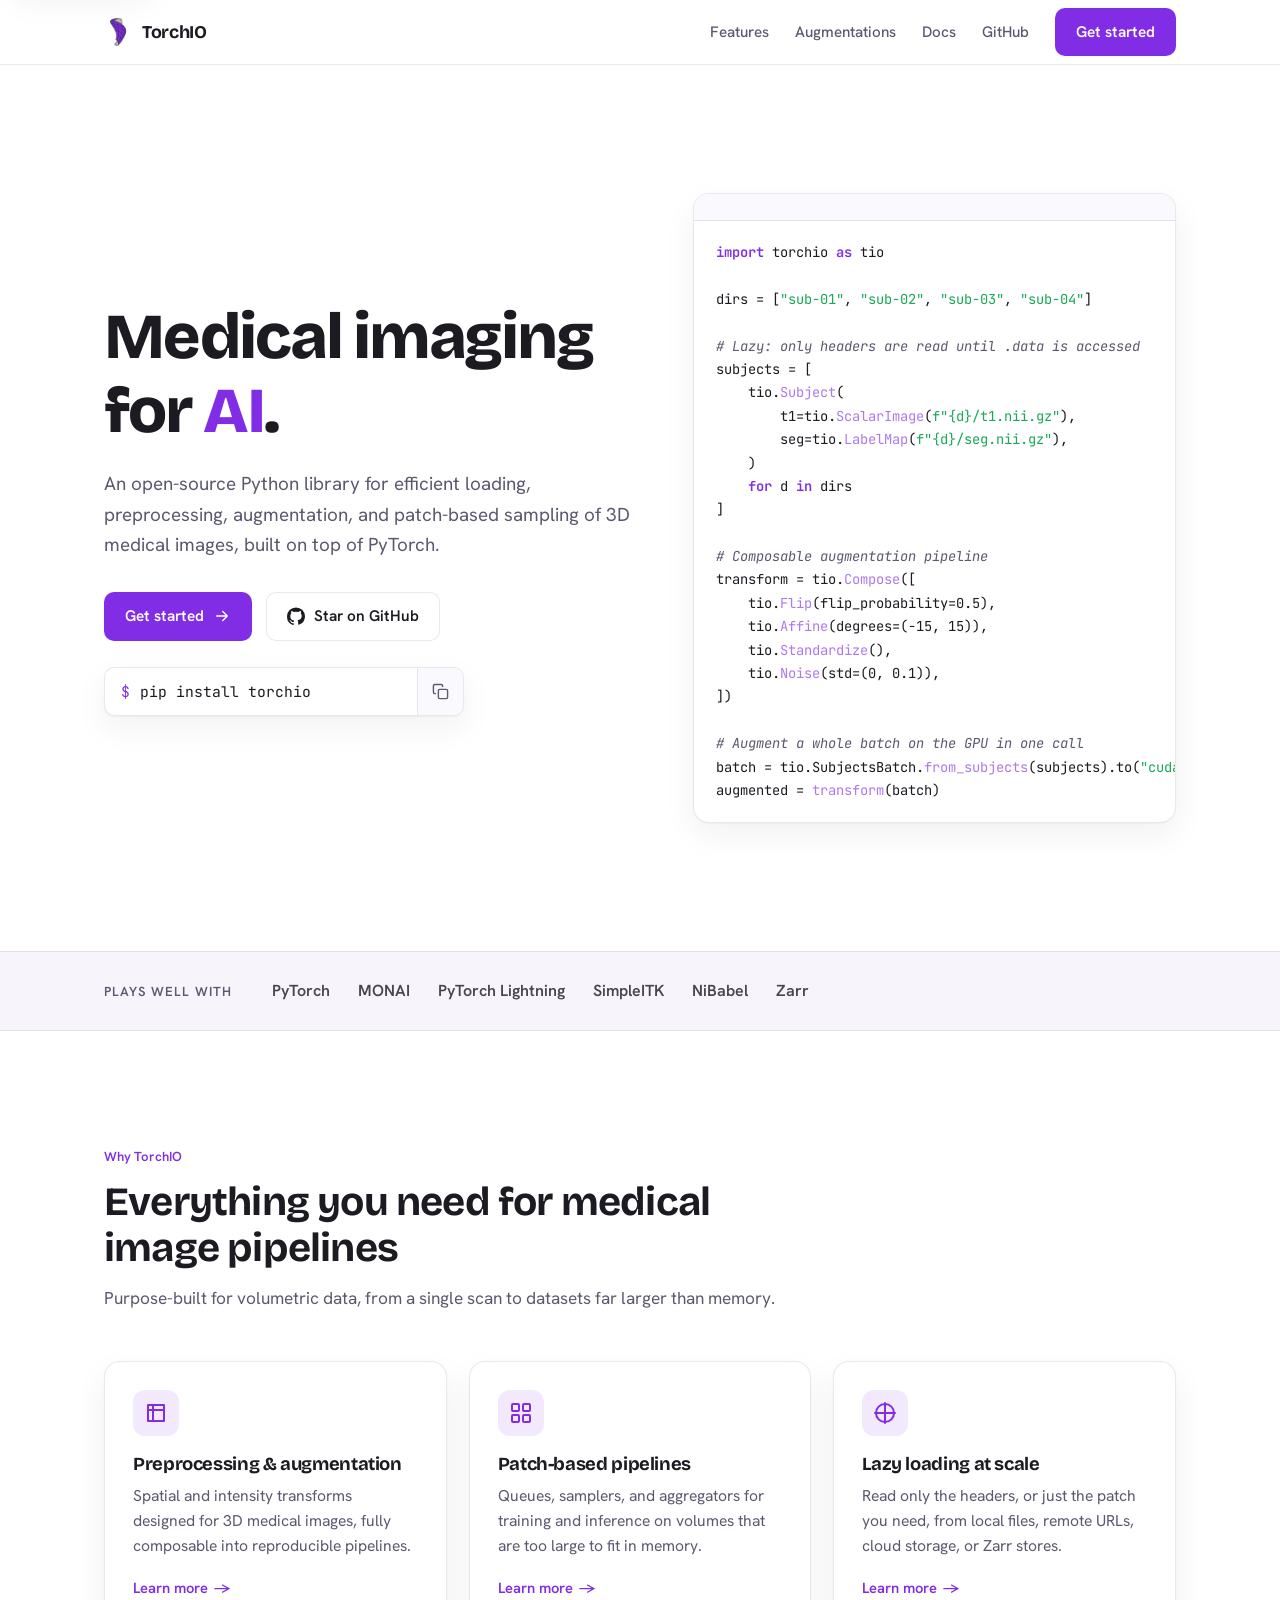
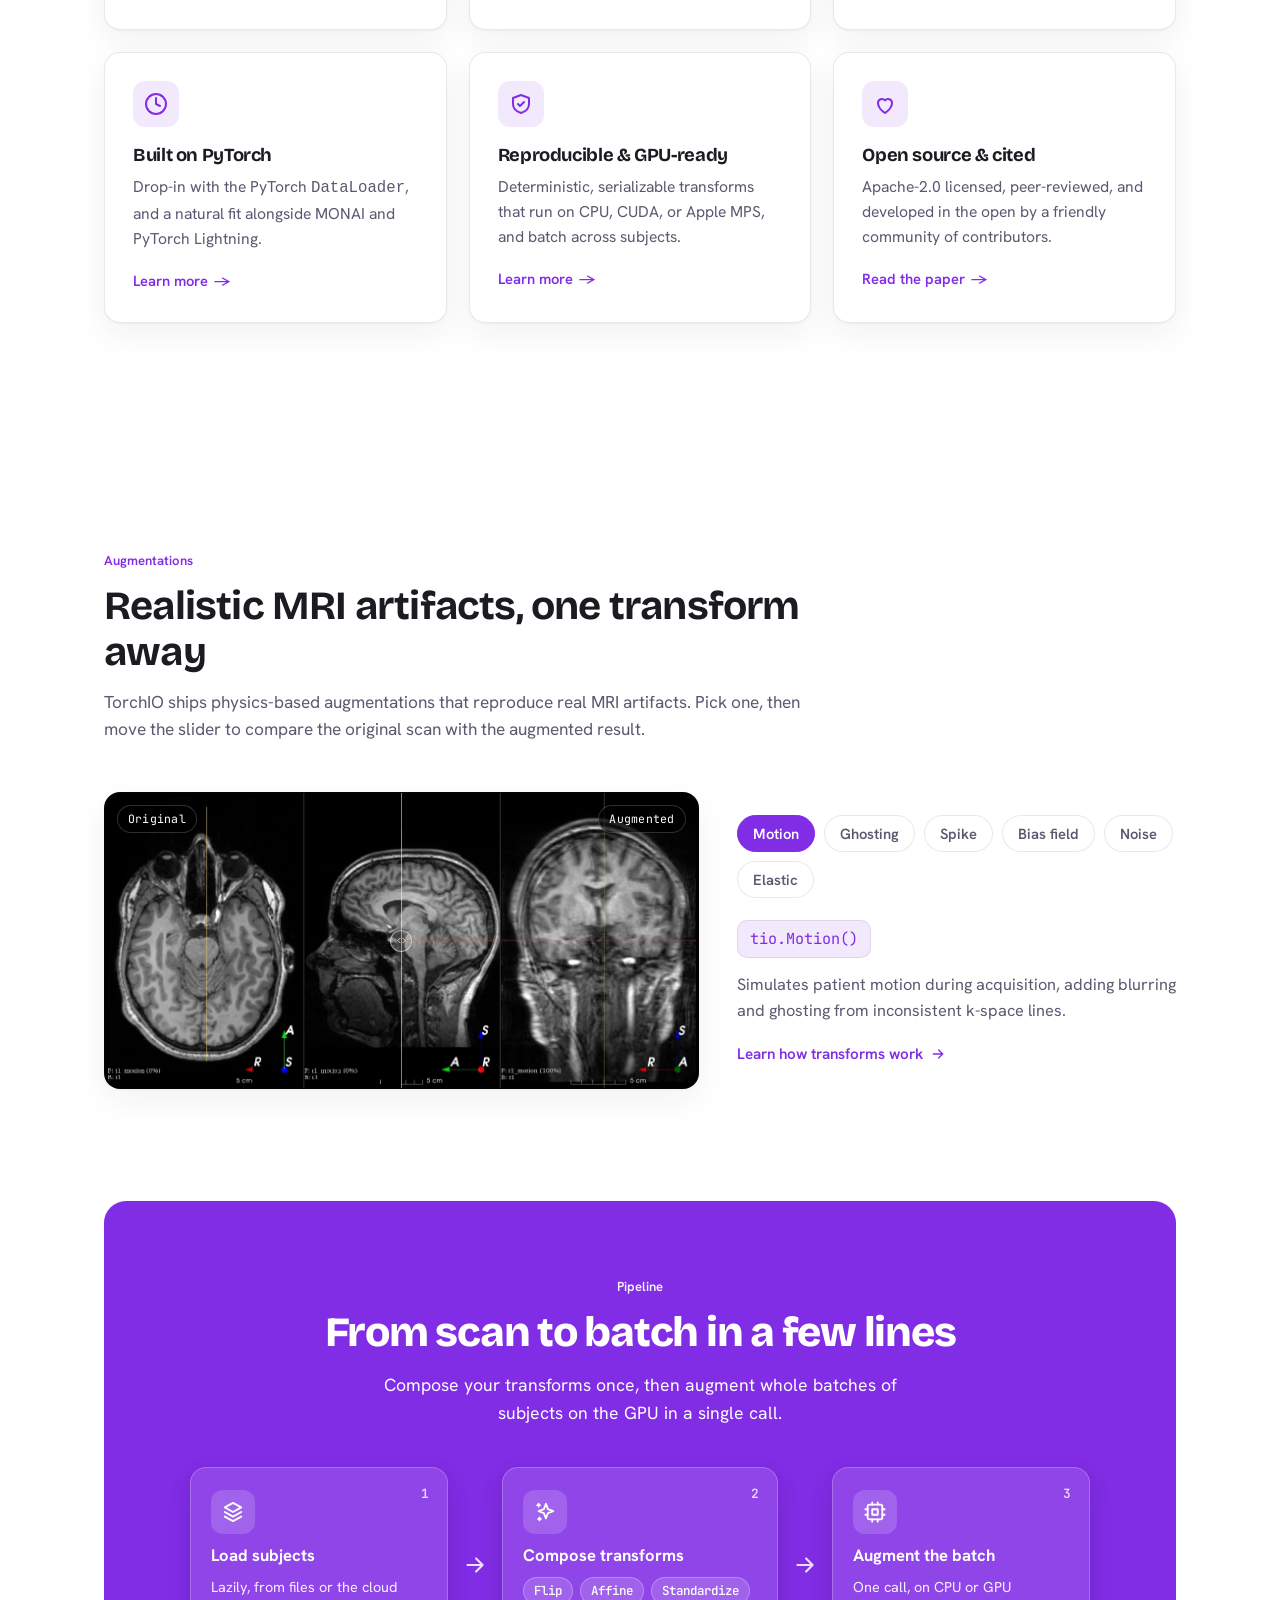
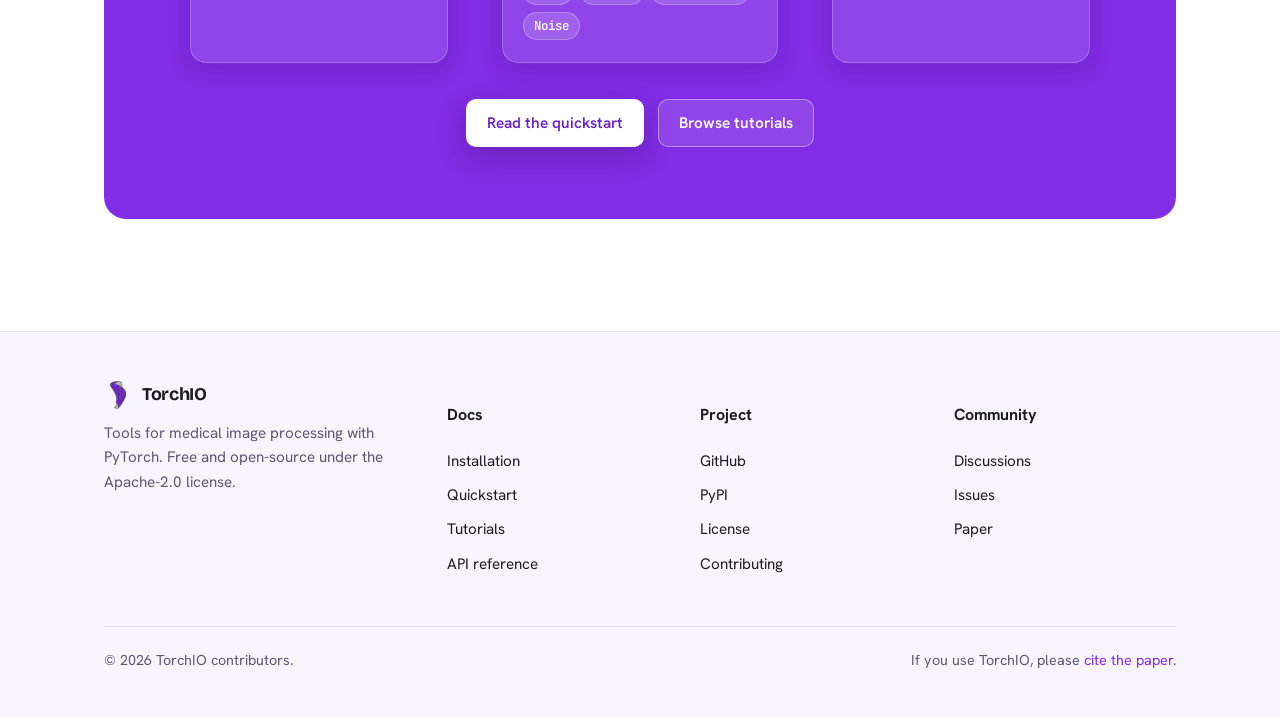
==== commit 3ee1b5f6: "Add SEO crawl metadata Co-authored-by: Copilot <223556219+Copilot@users.noreply.github.com>" ====
--- a/index.html
+++ b/index.html
@@ -39,6 +39,41 @@
       name="twitter:image"
       content="https://torchio.org/assets/img/torchio-logo.png"
     />
+    <script type="application/ld+json">
+      {
+        "@context": "https://schema.org",
+        "@type": "SoftwareSourceCode",
+        "name": "TorchIO",
+        "alternateName": "TorchIO: Medical imaging for AI in PyTorch",
+        "description": "TorchIO is an open-source Python library for efficient loading, preprocessing, augmentation, and patch-based sampling of 3D medical images in AI, built on top of PyTorch.",
+        "url": "https://torchio.org/",
+        "codeRepository": "https://github.com/TorchIO-project/torchio",
+        "programmingLanguage": "Python",
+        "runtimePlatform": "PyTorch",
+        "license": "https://github.com/TorchIO-project/torchio/blob/main/LICENSE",
+        "isAccessibleForFree": true,
+        "applicationCategory": "Medical imaging software",
+        "keywords": [
+          "medical imaging",
+          "PyTorch",
+          "MRI",
+          "3D medical images",
+          "image augmentation",
+          "patch-based training"
+        ],
+        "sameAs": [
+          "https://docs.torchio.org/",
+          "https://pypi.org/project/torchio/",
+          "https://doi.org/10.1016/j.cmpb.2021.106236"
+        ],
+        "citation": "https://doi.org/10.1016/j.cmpb.2021.106236",
+        "author": {
+          "@type": "Organization",
+          "name": "TorchIO contributors",
+          "url": "https://github.com/TorchIO-project/torchio"
+        }
+      }
+    </script>
 
     <link rel="icon" href="assets/img/favicon.ico" sizes="any" />
     <link rel="apple-touch-icon" href="assets/img/apple-touch-icon.png" />
@@ -46,19 +81,11 @@
       document.documentElement.classList.add("js");
     </script>
 
+    <link rel="preconnect" href="https://fonts.googleapis.com" />
+    <link rel="preconnect" href="https://fonts.gstatic.com" crossorigin />
     <link
-      rel="preload"
-      href="assets/fonts/bricolage-grotesque-latin-wght-normal.woff2"
-      as="font"
-      type="font/woff2"
-      crossorigin
-    />
-    <link
-      rel="preload"
-      href="assets/fonts/hanken-grotesk-latin-wght-normal.woff2"
-      as="font"
-      type="font/woff2"
-      crossorigin
+      href="https://fonts.googleapis.com/css2?family=Inter:wght@400;500;600;700;800&family=JetBrains+Mono:wght@400;500&display=swap"
+      rel="stylesheet"
     />
     <link rel="stylesheet" href="assets/css/styles.css" />
   </head>
@@ -176,7 +203,8 @@
         <!-- Hero code card -->
         <div class="code-card reveal">
           <div class="code-bar">
-            <span class="code-file">quickstart.py</span>
+            <span class="dotmac r"></span><span class="dotmac y"></span
+            ><span class="dotmac g"></span>
           </div>
           <pre><code><span class="tok-k">import</span> torchio <span class="tok-k">as</span> tio
 
@@ -696,7 +724,7 @@
           </div>
 
           <div class="footer-col">
-            <h3>Docs</h3>
+            <h4>Docs</h4>
             <a href="https://docs.torchio.org/dev/get-started/installation/"
               >Installation</a
             >
@@ -710,7 +738,7 @@
           </div>
 
           <div class="footer-col">
-            <h3>Project</h3>
+            <h4>Project</h4>
             <a href="https://github.com/TorchIO-project/torchio">GitHub</a>
             <a href="https://pypi.org/project/torchio/">PyPI</a>
             <a
@@ -724,7 +752,7 @@
           </div>
 
           <div class="footer-col">
-            <h3>Community</h3>
+            <h4>Community</h4>
             <a href="https://github.com/TorchIO-project/torchio/discussions"
               >Discussions</a
             >
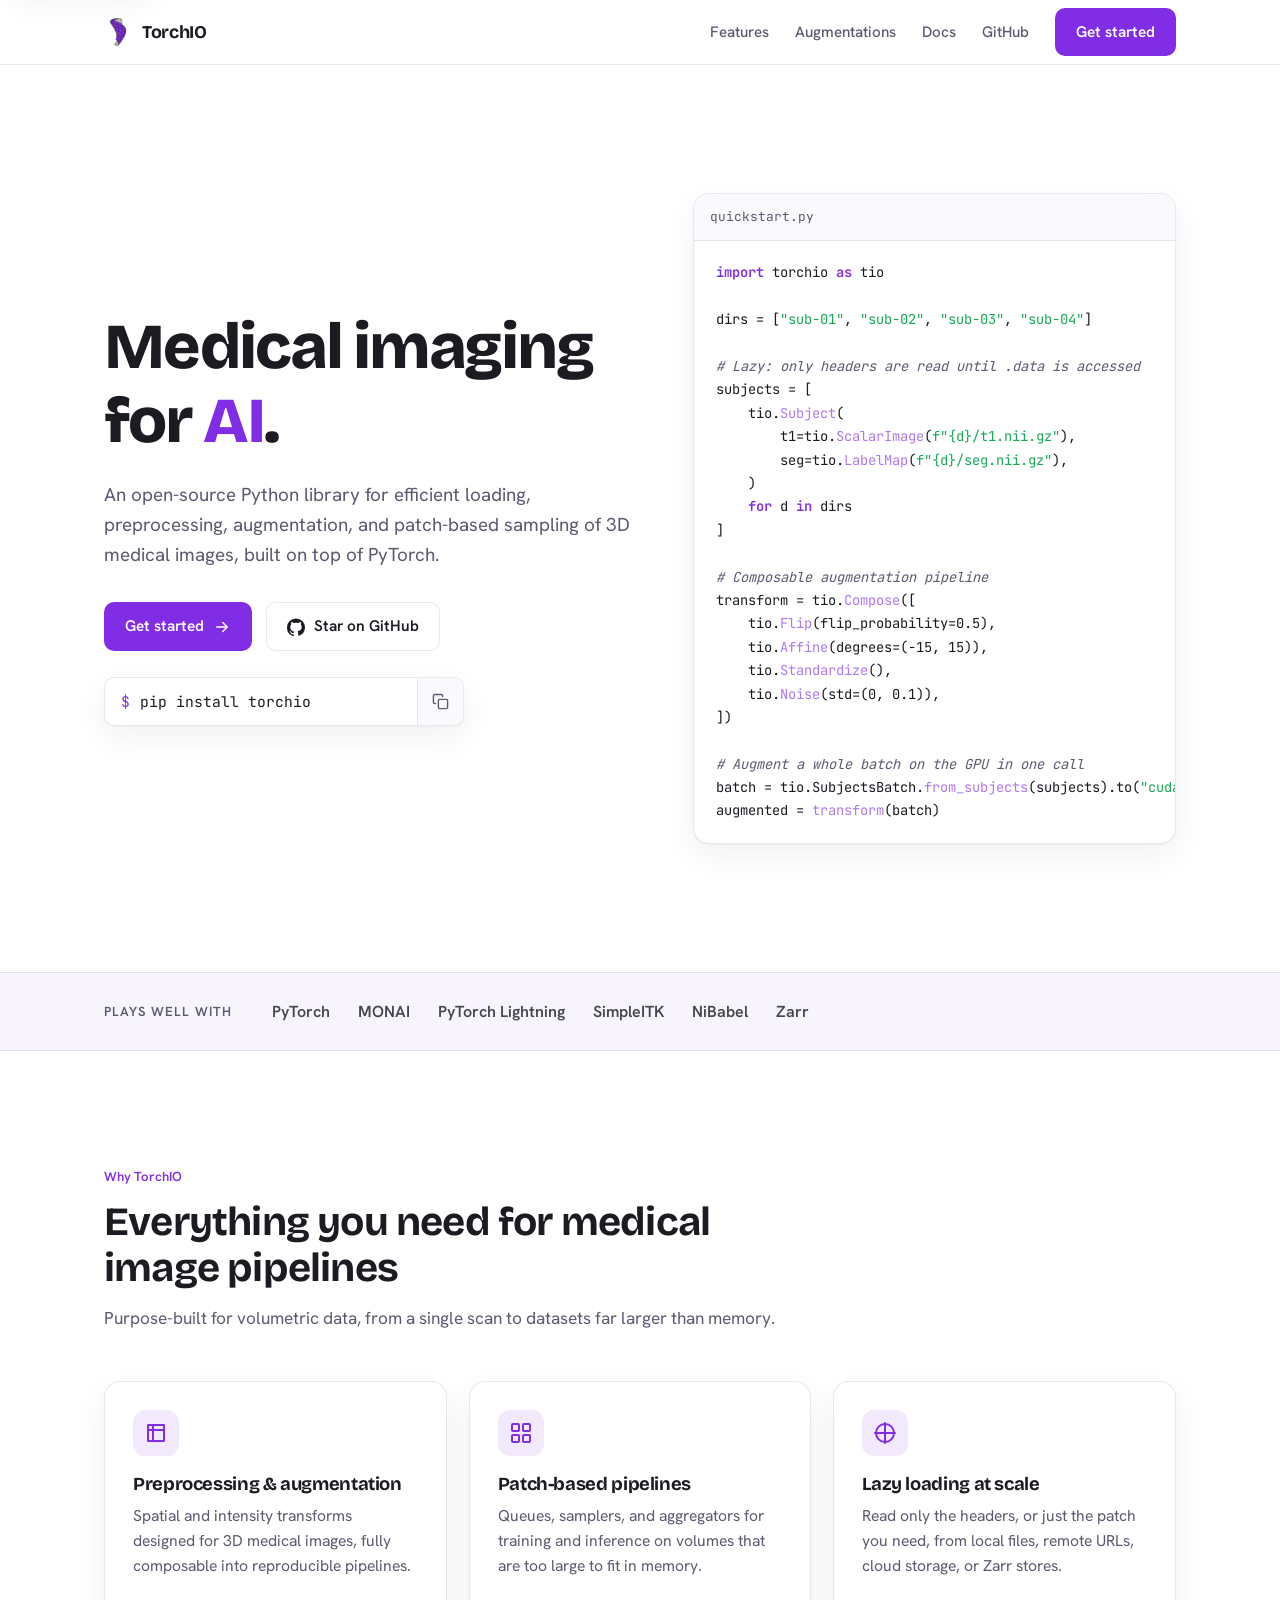
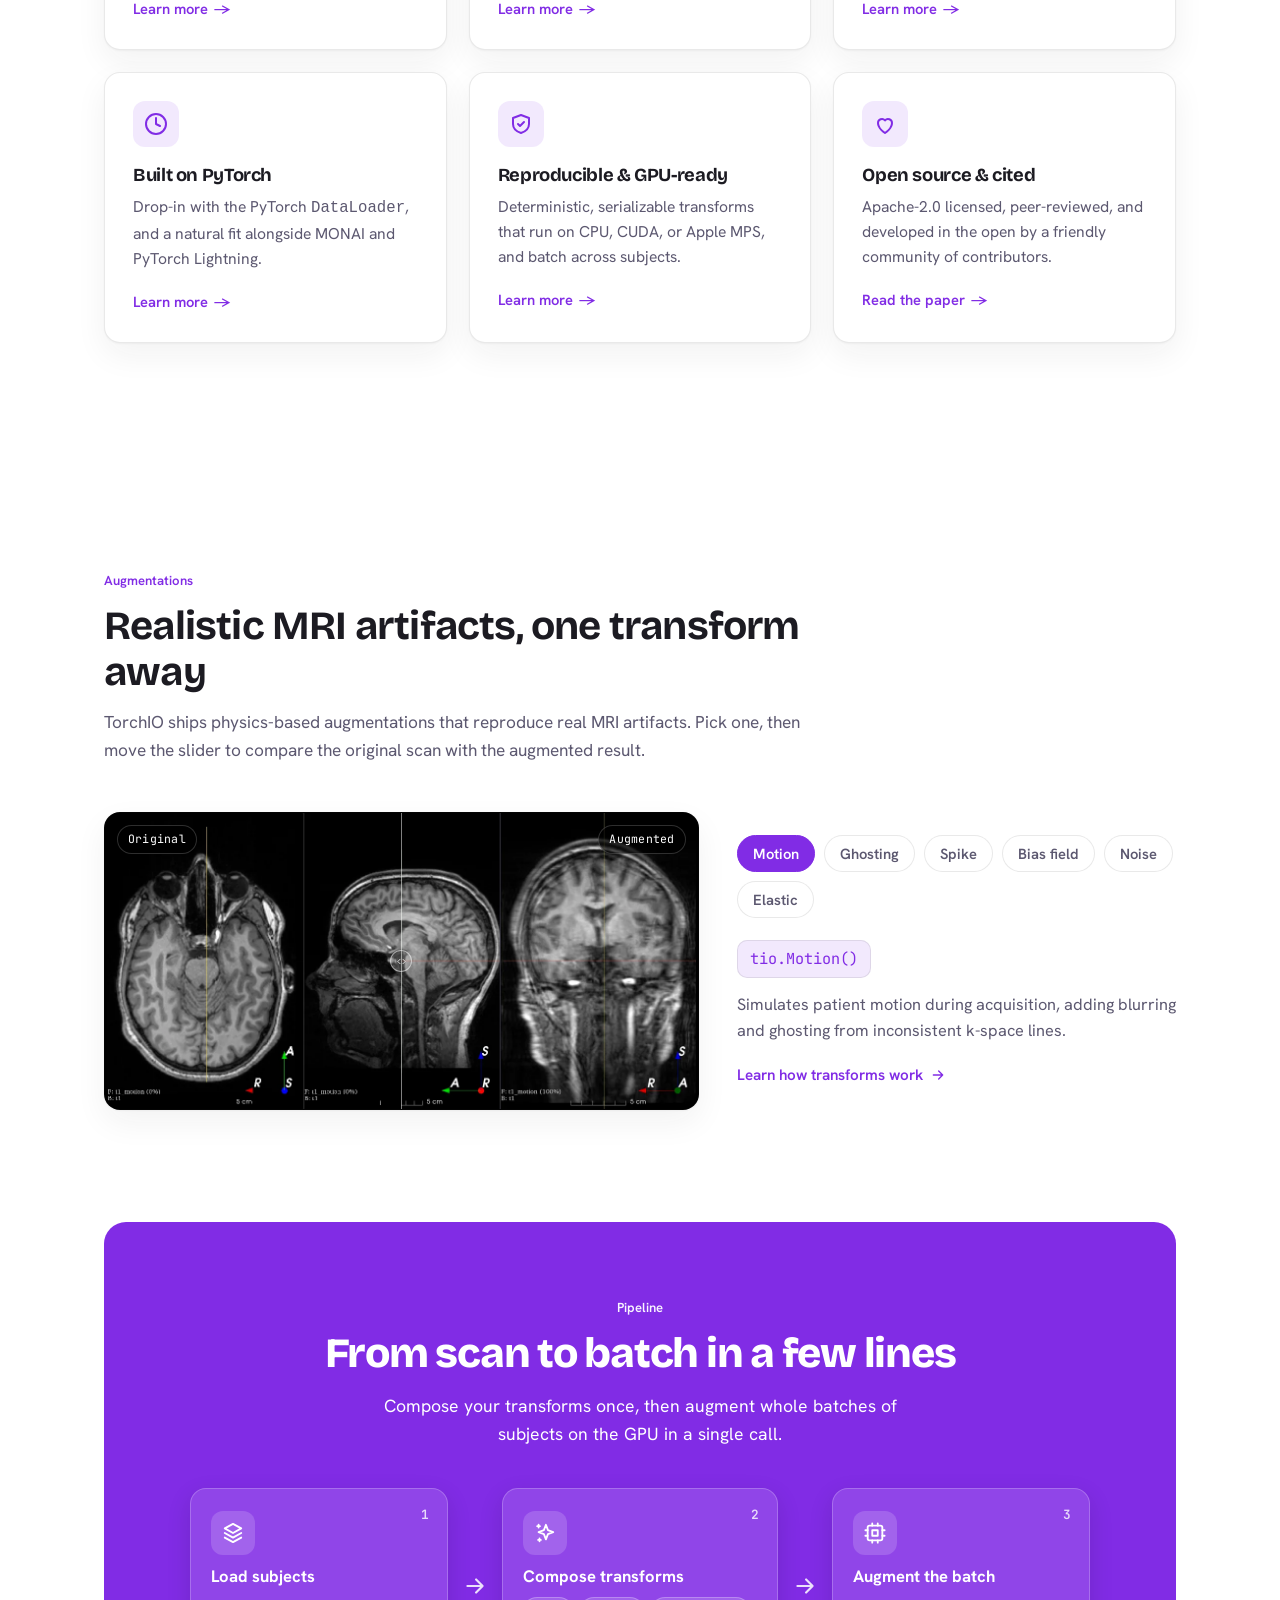
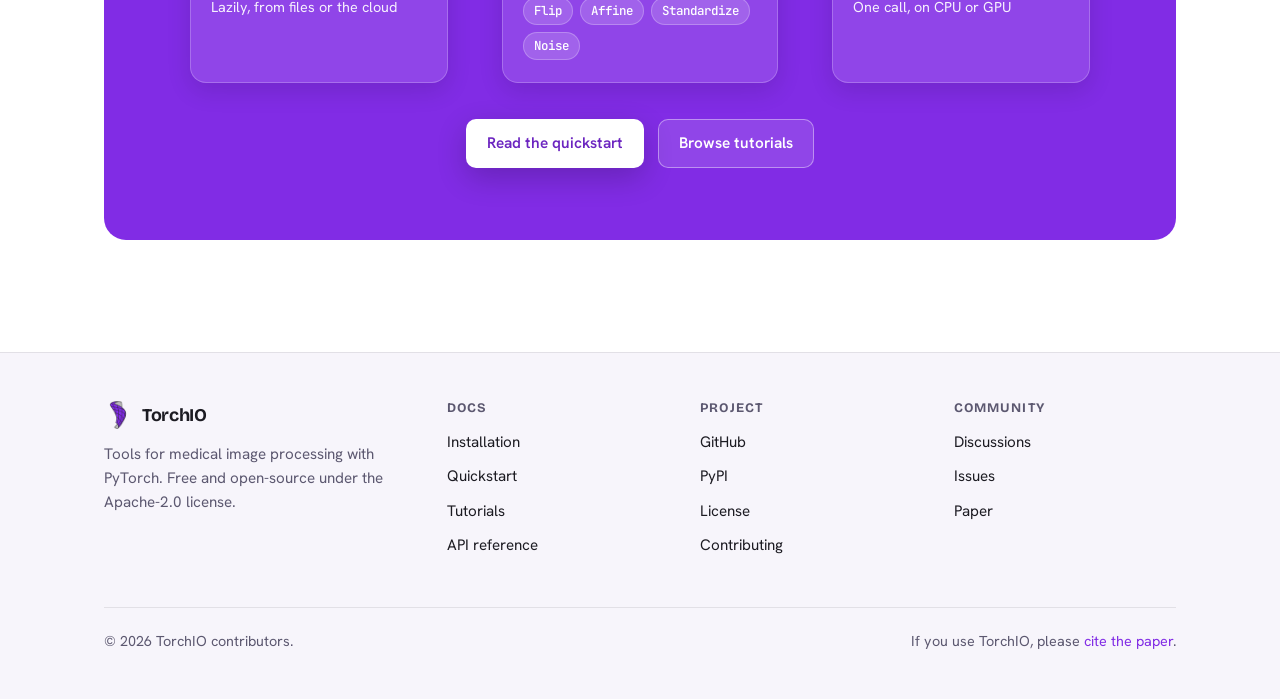
==== commit 962b5c17: "Merge branch 'main' into fepegar/deslop-redesign" ====
--- a/index.html
+++ b/index.html
@@ -81,11 +81,19 @@
       document.documentElement.classList.add("js");
     </script>
 
-    <link rel="preconnect" href="https://fonts.googleapis.com" />
-    <link rel="preconnect" href="https://fonts.gstatic.com" crossorigin />
     <link
-      href="https://fonts.googleapis.com/css2?family=Inter:wght@400;500;600;700;800&family=JetBrains+Mono:wght@400;500&display=swap"
-      rel="stylesheet"
+      rel="preload"
+      href="assets/fonts/bricolage-grotesque-latin-wght-normal.woff2"
+      as="font"
+      type="font/woff2"
+      crossorigin
+    />
+    <link
+      rel="preload"
+      href="assets/fonts/hanken-grotesk-latin-wght-normal.woff2"
+      as="font"
+      type="font/woff2"
+      crossorigin
     />
     <link rel="stylesheet" href="assets/css/styles.css" />
   </head>
@@ -203,8 +211,7 @@
         <!-- Hero code card -->
         <div class="code-card reveal">
           <div class="code-bar">
-            <span class="dotmac r"></span><span class="dotmac y"></span
-            ><span class="dotmac g"></span>
+            <span class="code-file">quickstart.py</span>
           </div>
           <pre><code><span class="tok-k">import</span> torchio <span class="tok-k">as</span> tio
 
@@ -724,7 +731,7 @@
           </div>
 
           <div class="footer-col">
-            <h4>Docs</h4>
+            <h3>Docs</h3>
             <a href="https://docs.torchio.org/dev/get-started/installation/"
               >Installation</a
             >
@@ -738,7 +745,7 @@
           </div>
 
           <div class="footer-col">
-            <h4>Project</h4>
+            <h3>Project</h3>
             <a href="https://github.com/TorchIO-project/torchio">GitHub</a>
             <a href="https://pypi.org/project/torchio/">PyPI</a>
             <a
@@ -752,7 +759,7 @@
           </div>
 
           <div class="footer-col">
-            <h4>Community</h4>
+            <h3>Community</h3>
             <a href="https://github.com/TorchIO-project/torchio/discussions"
               >Discussions</a
             >
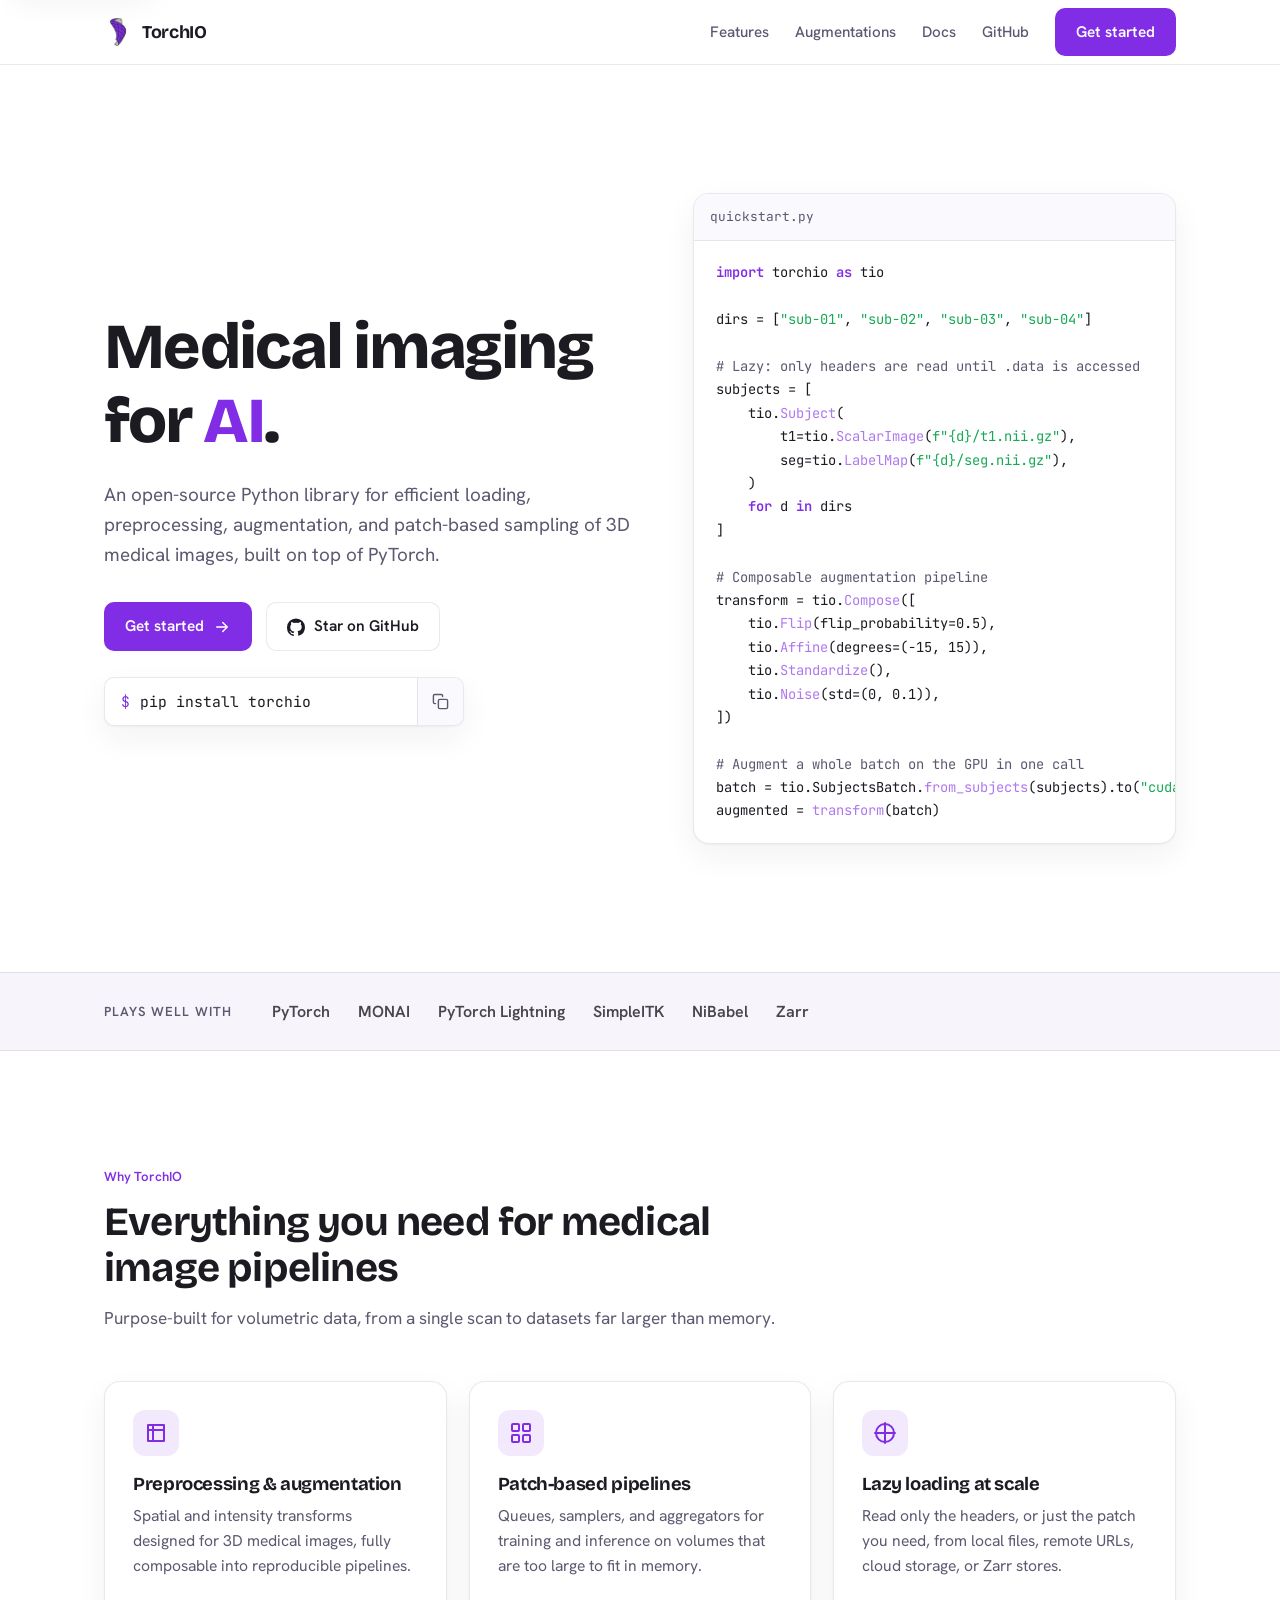
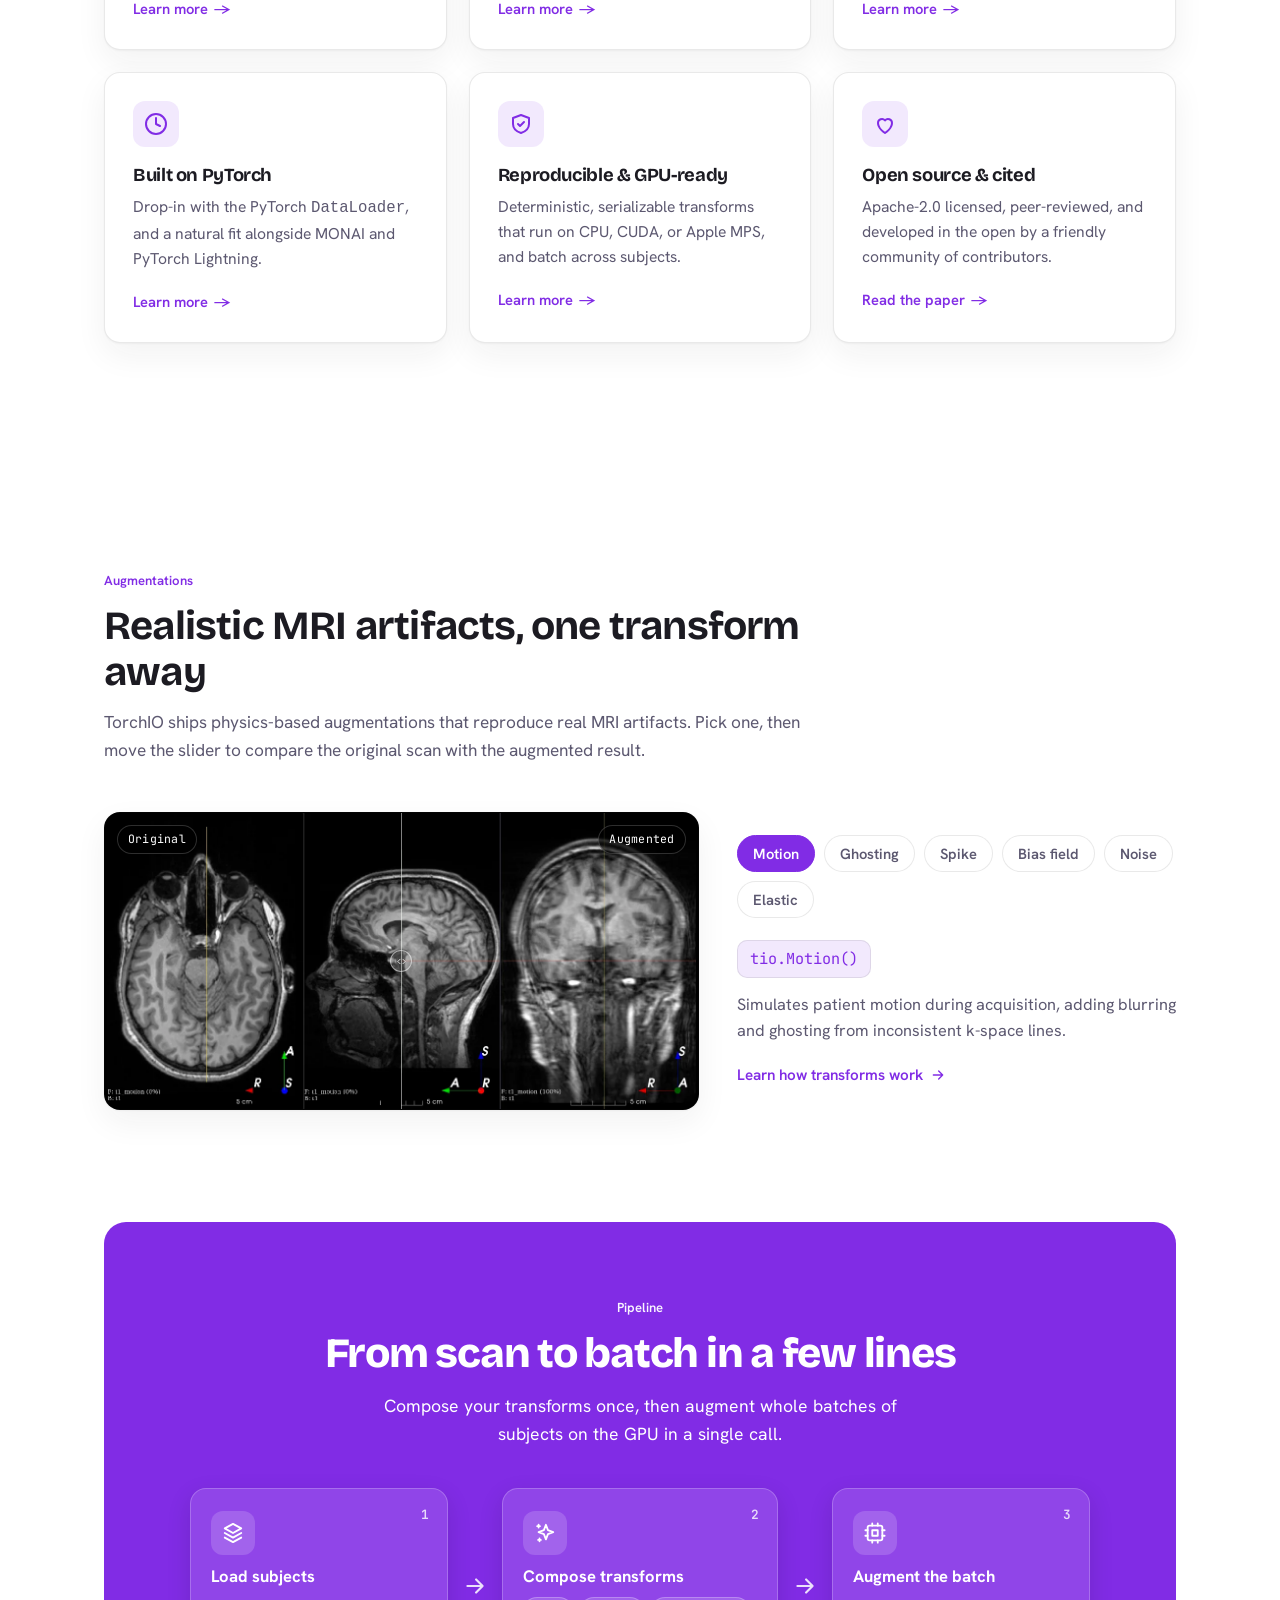
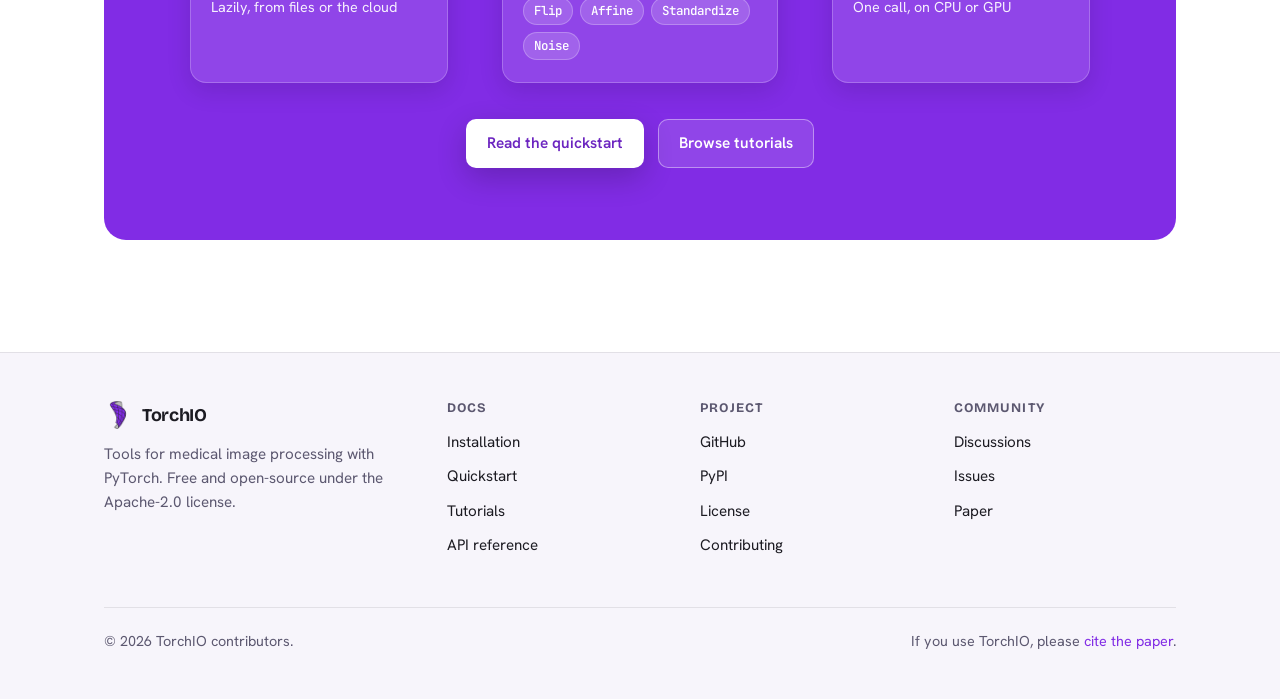
==== commit 14296e02: "Address Copilot review: preload mono font, fix README grammar - index.html: preload the self-hosted " ====
--- a/index.html
+++ b/index.html
@@ -91,6 +91,13 @@
     <link
       rel="preload"
       href="assets/fonts/hanken-grotesk-latin-wght-normal.woff2"
+      as="font"
+      type="font/woff2"
+      crossorigin
+    />
+    <link
+      rel="preload"
+      href="assets/fonts/jetbrains-mono-latin-wght-normal.woff2"
       as="font"
       type="font/woff2"
       crossorigin
--- a/assets/css/styles.css
+++ b/assets/css/styles.css
@@ -30,8 +30,11 @@
 :root {
   --brand: #812ce5; /* exact TorchIO logo purple */
   /* All purples below derive from the logo purple above. */
+  --brand-strong: #6c25c0; /* fallback for browsers without color-mix() */
   --brand-strong: color-mix(in srgb, var(--brand) 84%, #000);
+  --brand-soft: #ae78ee;
   --brand-soft: color-mix(in srgb, var(--brand) 64%, #fff);
+  --brand-tint: rgba(129, 44, 229, 0.1);
   --brand-tint: color-mix(in srgb, var(--brand) 10%, transparent);
   --ink: #262626;
   --gray: #bbbbbb;
@@ -60,9 +63,12 @@
 @media (prefers-color-scheme: dark) {
   :root {
     /* Lighten the logo purple for legibility on dark surfaces (same hue). */
+    --brand: #a161ec; /* fallback for browsers without color-mix() */
     --brand: color-mix(in srgb, #812ce5 75%, #fff);
     --brand-strong: #812ce5;
+    --brand-soft: #ba8bf1;
     --brand-soft: color-mix(in srgb, #812ce5 55%, #fff);
+    --brand-tint: rgba(129, 44, 229, 0.22);
     --brand-tint: color-mix(in srgb, #812ce5 22%, transparent);
 
     --bg: #141118;
@@ -437,7 +443,6 @@
 
 .tok-c {
   color: var(--text-muted);
-  font-style: italic;
 }
 .tok-k {
   color: var(--brand);
